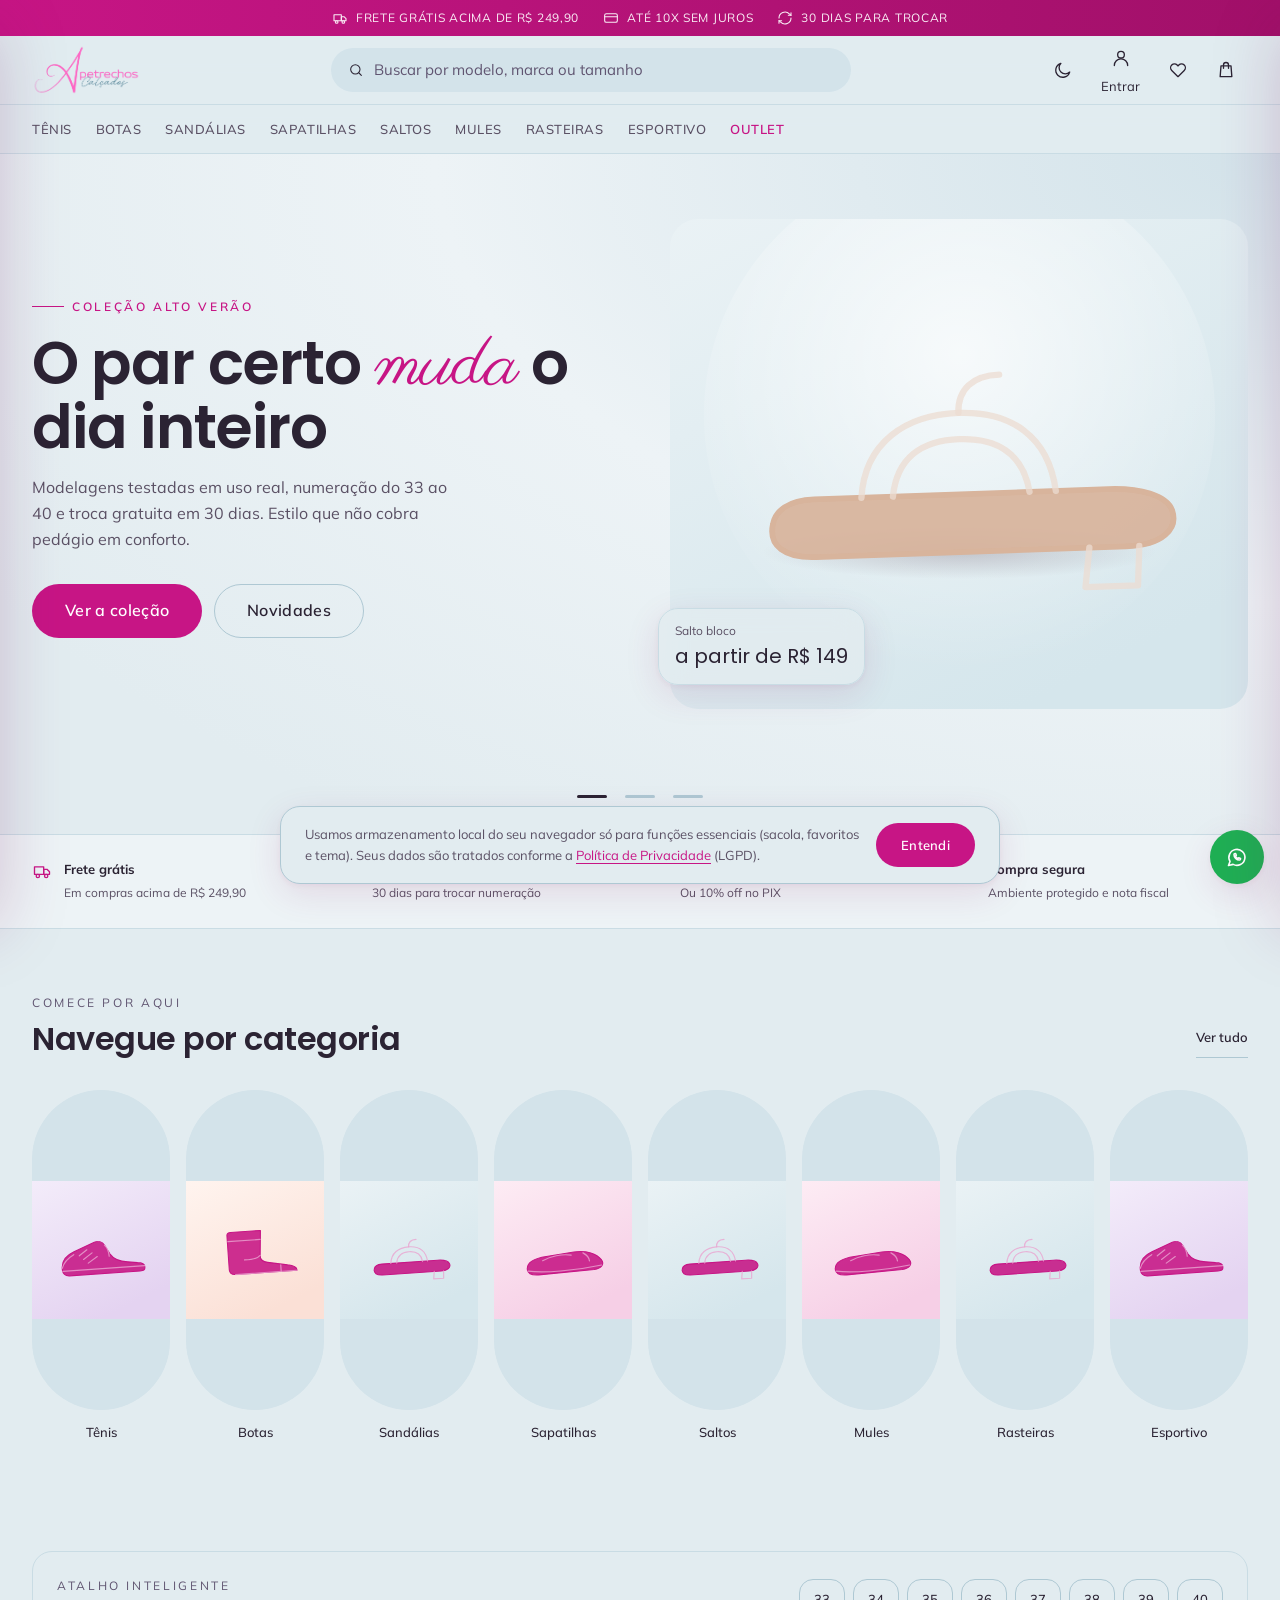
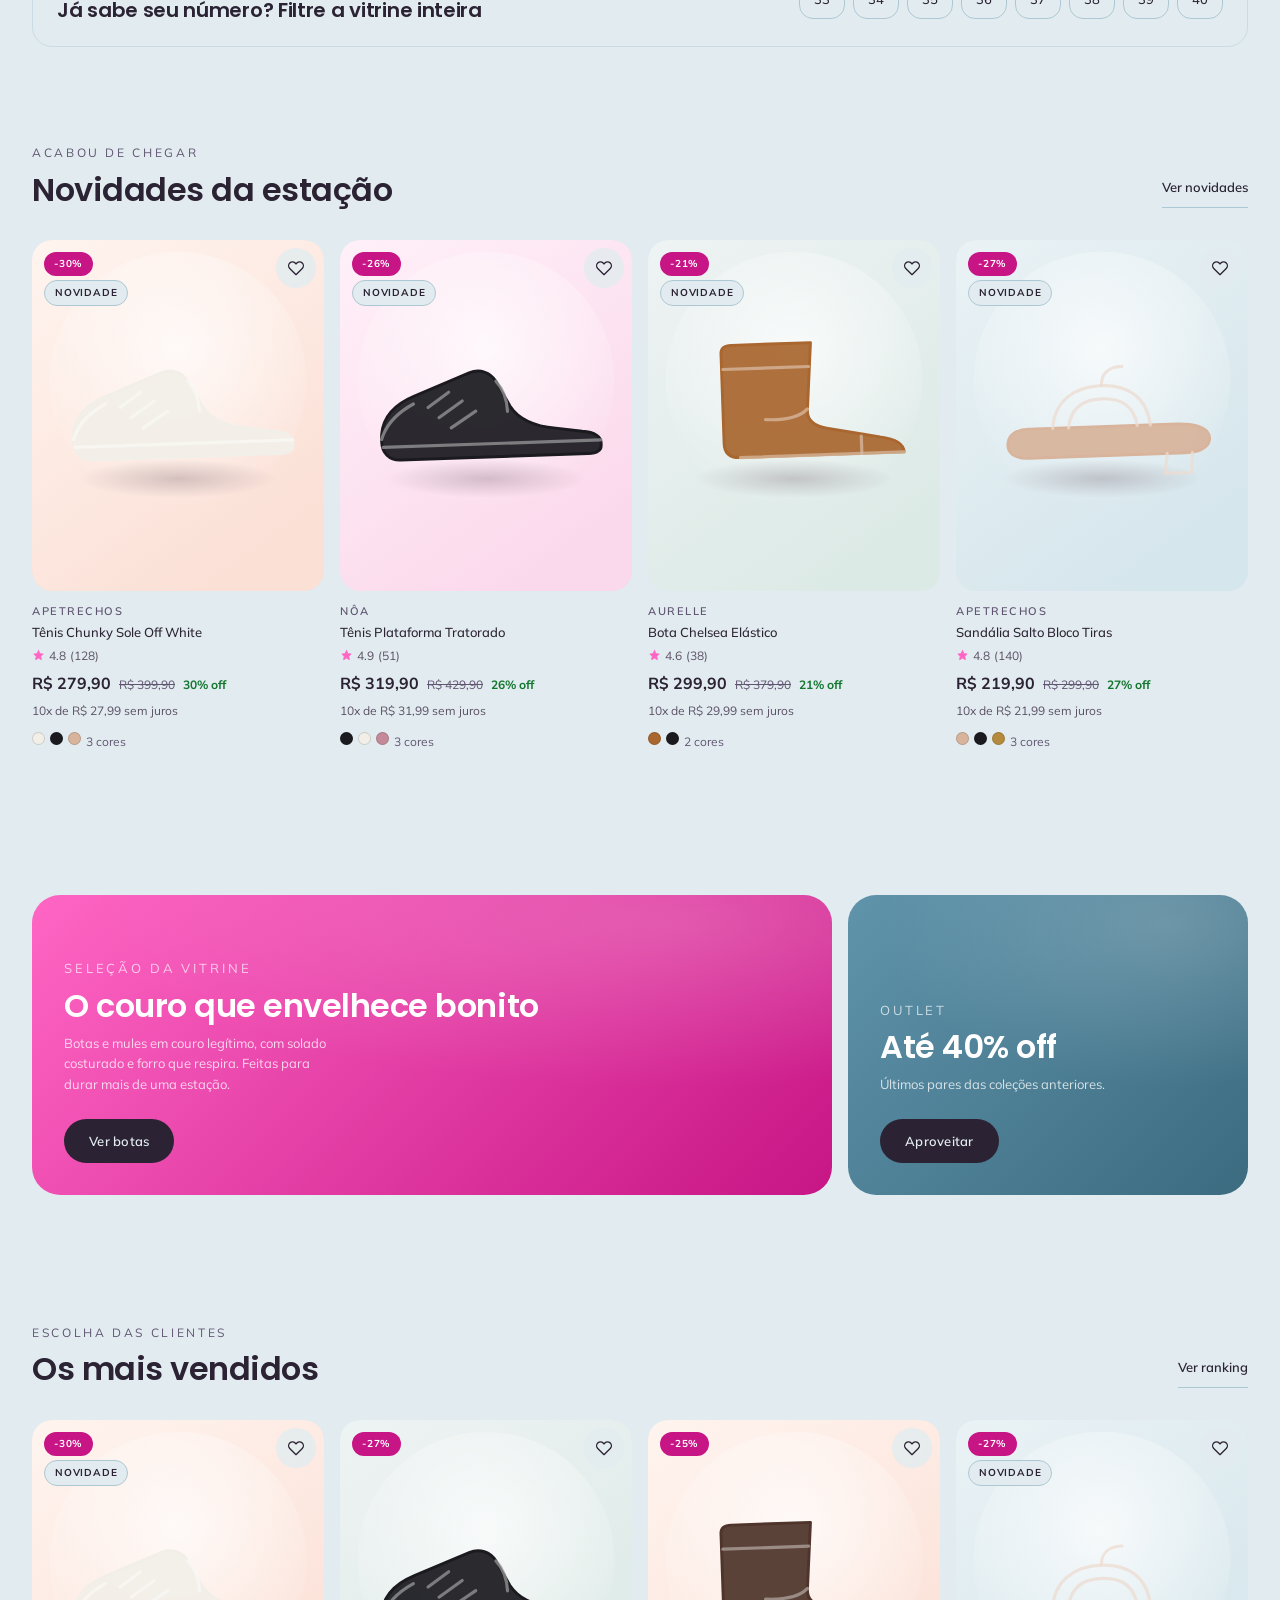
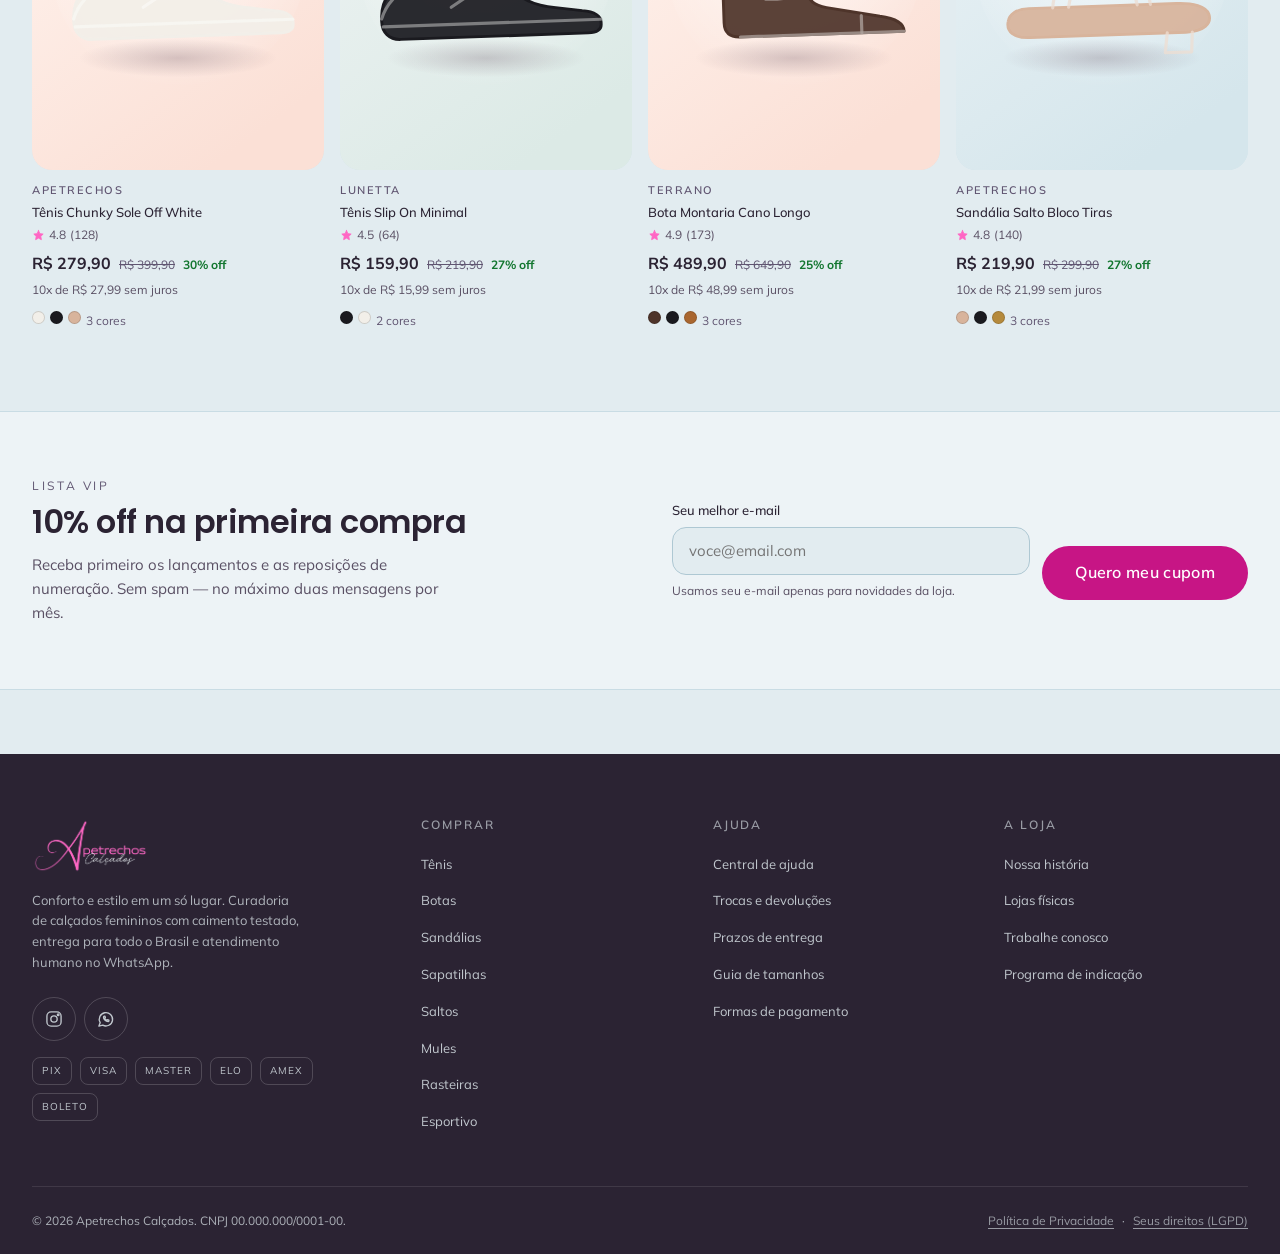
==== index.html @ 58d5666d "Loja Apetrechos Calçados — e-commerce estático Identidade oficial (pink + azul dusty), tema claro/es" ====
<!DOCTYPE html>
<html lang="pt-BR">
<head>
  <meta charset="UTF-8">
  <meta name="viewport" content="width=device-width, initial-scale=1">
  <title>Apetrechos Calçados — Conforto e estilo em um só lugar</title>
  <meta name="description" content="Loja online de calçados femininos: tênis, botas, sandálias, sapatilhas e saltos. Frete grátis acima de R$ 249,90 e até 10x sem juros.">
  <meta name="theme-color" content="#FF66C4">
  <link rel="icon" href="assets/img/favicon.png">
  <link rel="preconnect" href="https://fonts.googleapis.com">
  <link rel="preconnect" href="https://fonts.gstatic.com" crossorigin>
  <link href="https://fonts.googleapis.com/css2?family=Poppins:wght@300;400;500;600;700&family=Mulish:wght@300;400;500;600;700&family=Parisienne&display=swap" rel="stylesheet">
  <link rel="stylesheet" href="assets/css/styles.css">
</head>
<body data-page="index.html">
  <a class="skip-link" href="#main">Ir para o conteúdo principal</a>
  <div id="header"></div>

  <main id="main">
    <!-- Hero ------------------------------------------------------------->
    <section class="hero" aria-label="Destaques da coleção">
      <div class="container">
        <div class="hero-slides" id="hero-slides"></div>
      </div>
      <div class="hero-dots" id="hero-dots" role="tablist" aria-label="Escolher destaque"></div>
    </section>

    <!-- Benefícios -------------------------------------------------------->
    <section class="benefits" aria-label="Vantagens da loja">
      <div class="container">
        <div class="benefits-grid" id="benefits"></div>
      </div>
    </section>

    <!-- Categorias -------------------------------------------------------->
    <section class="section container">
      <div class="section-head">
        <div>
          <p class="section-eyebrow">Comece por aqui</p>
          <h2 class="section-title">Navegue por categoria</h2>
        </div>
        <a class="section-link" href="categoria.html">Ver tudo</a>
      </div>
      <div class="cat-scroller" id="cat-scroller"></div>
    </section>

    <!-- Atalho por tamanho ------------------------------------------------->
    <section class="section-tight container">
      <div class="panel" style="display:flex;flex-wrap:wrap;gap:16px;align-items:center;justify-content:space-between">
        <div>
          <p class="section-eyebrow" style="margin-bottom:4px">Atalho inteligente</p>
          <h3 style="font-size:var(--fs-lg)">Já sabe seu número? Filtre a vitrine inteira</h3>
        </div>
        <div class="size-picker" id="home-sizes"></div>
      </div>
    </section>

    <!-- Novidades ---------------------------------------------------------->
    <section class="section container">
      <div class="section-head">
        <div>
          <p class="section-eyebrow">Acabou de chegar</p>
          <h2 class="section-title">Novidades da estação</h2>
        </div>
        <a class="section-link" href="categoria.html?tag=novidade">Ver novidades</a>
      </div>
      <div class="rail" id="rail-new"></div>
    </section>

    <!-- Editorial ---------------------------------------------------------->
    <section class="section container">
      <div class="editorial">
        <article class="edit-card">
          <div>
            <p class="section-eyebrow" style="color:rgba(255,255,255,.7)">Seleção da vitrine</p>
            <h3>O couro que envelhece bonito</h3>
            <p>Botas e mules em couro legítimo, com solado costurado e forro que respira. Feitas para durar mais de uma estação.</p>
            <a class="btn btn-ink" href="categoria.html?c=botas">Ver botas</a>
          </div>
        </article>
        <article class="edit-card alt">
          <div>
            <p class="section-eyebrow" style="color:rgba(255,255,255,.7)">Outlet</p>
            <h3>Até 40% off</h3>
            <p>Últimos pares das coleções anteriores.</p>
            <a class="btn btn-ink" href="categoria.html?sale=1">Aproveitar</a>
          </div>
        </article>
      </div>
    </section>

    <!-- Mais vendidos ------------------------------------------------------>
    <section class="section container">
      <div class="section-head">
        <div>
          <p class="section-eyebrow">Escolha das clientes</p>
          <h2 class="section-title">Os mais vendidos</h2>
        </div>
        <a class="section-link" href="categoria.html?tag=bestseller">Ver ranking</a>
      </div>
      <div class="rail" id="rail-best"></div>
    </section>

    <!-- Newsletter --------------------------------------------------------->
    <section class="newsletter">
      <div class="container">
        <div class="newsletter-inner">
          <div>
            <p class="section-eyebrow">Lista vip</p>
            <h2 class="section-title">10% off na primeira compra</h2>
            <p class="text-muted" style="margin-top:12px;max-width:46ch">
              Receba primeiro os lançamentos e as reposições de numeração. Sem spam — no máximo duas mensagens por mês.
            </p>
          </div>
          <form class="form-row" id="news-form" novalidate>
            <div class="field" id="news-field">
              <label for="news-email">Seu melhor e-mail</label>
              <input type="email" id="news-email" name="email" placeholder="voce@email.com"
                     autocomplete="email" aria-describedby="news-hint">
              <span class="hint" id="news-hint">Usamos seu e-mail apenas para novidades da loja.</span>
            </div>
            <button class="btn btn-lg" type="submit">Quero meu cupom</button>
          </form>
        </div>
      </div>
    </section>
  </main>

  <div id="footer"></div>
  <div id="drawers"></div>

  <script src="assets/js/data.js"></script>
  <script src="assets/js/imagery.js"></script>
  <script src="assets/js/app.js"></script>
  <script src="assets/js/home.js"></script>
  <script src="assets/js/demo-agent.js"></script>
</body>
</html>
---- assets/css/styles.css ----
/* =========================================================================
   Apetrechos Calçados — Design System
   Estilo: minimalismo editorial + glass pontual (header / drawers / overlays)
   Tokens semânticos, tema claro e escuro pareados.
   ========================================================================= */

/* ------------------------------------------------------------------ 1. Tokens */
:root {
  /* Marca — pink vibrante + azul dusty (identidade oficial) */
  --brand-900: #A11069;  /* pink profundo (hover) */
  --brand-700: #C71585;  /* pink CTA acessível (AA sobre branco) */
  --brand-600: #FF66C4;  /* pink vibrante — grafismo / grandes áreas */
  --brand-50:  #FFF0F8;
  --pink-bright: #FF66C4;
  --pink-ink:  #2B0F22;  /* texto escuro sobre pink vibrante */
  --blue:      #5F94AB;  /* azul dusty — faixas / grandes áreas */
  --blue-deep: #3C6B80;  /* azul texto (AA sobre branco) */
  --blue-soft: #EAF2F5;

  /* Neutros — plum quente (não preto puro) */
  --ink-900: #2B2333;
  --ink-800: #362C40;
  --ink-700: #3E3348;   /* hover do botão escuro */
  --ink-500: #6E6478;
  --ink-400: #7A6E84;   /* menor cinza legível: 4.8:1 sobre branco */
  --ink-200: #E6D2E0;
  --ink-100: #F2E4EF;

  /* Superfícies (tema claro) — azul dusty da logo (#5F94AB) como cor
     predominante, em tom claro derivado dela para manter contraste AA. */
  --bg:            #E2ECF0;   /* azul dusty claro — cor predominante */
  --surface:       #EDF3F6;   /* azul mais claro (bandas/painéis) */
  --surface-2:     #D3E3EA;   /* azul um pouco mais fechado (busca/mídia) */
  --surface-glass: rgba(226, 236, 240, 0.82);
  --fg:            var(--ink-900);
  --fg-muted:      #5A5064;   /* escurecido p/ AA sobre o fundo azul */
  --fg-subtle:     #605571;   /* escurecido p/ AA sobre o fundo azul */
  --border:        #C9DCE4;   /* borda azul */
  --border-strong: #AEC8D3;

  --primary:      var(--brand-700);
  --primary-hov:  var(--brand-900);
  --on-primary:   #FFFFFF;
  --accent:       var(--blue-deep);
  --success:      #12762F;   /* verde acessível sobre o fundo azul */
  --success-bg:   #E7F6EE;
  --danger:       #D8324B;
  --ring:         var(--brand-700);

  /* Tipografia */
  --font-script: 'Parisienne', 'Segoe Script', cursive;
  --font-display: 'Poppins', -apple-system, BlinkMacSystemFont, 'Segoe UI', sans-serif;
  --font-body: 'Mulish', -apple-system, BlinkMacSystemFont, 'Segoe UI', Roboto, sans-serif;
  --fs-xs: 0.75rem;   --fs-sm: 0.8125rem;  --fs-base: 0.9375rem;
  --fs-md: 1rem;      --fs-lg: 1.25rem;    --fs-xl: 1.5rem;
  --fs-2xl: 2rem;     --fs-3xl: 2.75rem;   --fs-4xl: 3.75rem;

  /* Espaço — escala 4/8 */
  --sp-1: 4px;  --sp-2: 8px;  --sp-3: 12px; --sp-4: 16px;
  --sp-5: 24px; --sp-6: 32px; --sp-7: 48px; --sp-8: 64px; --sp-9: 96px;

  /* Forma e elevação — cantos mais suaves, sombra tingida de pink */
  --r-sm: 8px; --r-md: 14px; --r-lg: 20px; --r-xl: 28px; --r-full: 999px;
  --e-1: 0 1px 2px rgba(150, 30, 110, .05);
  --e-2: 0 3px 12px rgba(150, 30, 110, .07), 0 1px 2px rgba(150, 30, 110, .04);
  --e-3: 0 10px 34px rgba(150, 30, 110, .12), 0 2px 6px rgba(150, 30, 110, .06);
  --e-4: 0 26px 64px rgba(120, 20, 90, .22);

  /* Movimento */
  --dur-fast: 160ms; --dur: 240ms; --dur-slow: 380ms;
  --ease: cubic-bezier(.32, .72, 0, 1);
  --ease-out: cubic-bezier(.16, 1, .3, 1);

  /* Camadas */
  --z-base: 1; --z-sticky: 40; --z-drawer: 80; --z-overlay: 70; --z-toast: 100;

  --container: 1360px;
  --header-h: 132px;
}

/* No mobile o corpo sobe para 16px: evita o auto-zoom do iOS nos campos
   e mantém a medida de leitura confortável em telas pequenas. */
@media (max-width: 899px) {
  :root { --fs-base: 1rem; --fs-sm: 0.875rem; --fs-xs: 0.8125rem; }
}

[data-theme='dark'] {
  --brand-600: #FF7ACB;
  --pink-bright: #FF7ACB;
  --blue:      #7FB2C8;
  --blue-deep: #9FC6D6;
  --blue-soft: #1E2630;

  --ink-700: #4A3F55;   /* hover botão claro no escuro */

  --bg:            #17121C;
  --surface:       #201925;
  --surface-2:     #2A2130;
  --surface-glass: rgba(26, 20, 32, 0.80);
  --fg:            #F7EEF5;
  --fg-muted:      #B8AAC0;
  --fg-subtle:     #9C8FA6;
  --border:        #322A38;
  --border-strong: #443A4C;

  --primary:      #FF7ACB;
  --primary-hov:  #FFA0DA;
  --on-primary:   #2B0F22;
  --accent:       #9FC6D6;
  --success:      #4ADE80;
  --success-bg:   #16281E;
  --danger:       #F98A9C;
  --ring:         #FF7ACB;

  --e-2: 0 2px 8px rgba(0, 0, 0, .5);
  --e-3: 0 8px 28px rgba(0, 0, 0, .55);
  --e-4: 0 24px 60px rgba(0, 0, 0, .7);
}

/* ------------------------------------------------------------------ 2. Base */
*, *::before, *::after { box-sizing: border-box; }

html { -webkit-text-size-adjust: 100%; scroll-behavior: smooth; }

body {
  margin: 0;
  background: var(--bg);
  color: var(--fg);
  font-family: var(--font-body);
  font-size: var(--fs-base);
  line-height: 1.6;
  -webkit-font-smoothing: antialiased;
  overflow-x: hidden;
}
body.no-scroll { overflow: hidden; }

h1, h2, h3, h4 { font-family: var(--font-display); font-weight: 600; line-height: 1.18; margin: 0; letter-spacing: -0.015em; }
/* Assinatura manuscrita da marca (ecoa o "Calçados" do logo) */
.script { font-family: var(--font-script); font-weight: 400; color: var(--brand-700); letter-spacing: 0; line-height: 1; }
p { margin: 0; }
a { color: inherit; text-decoration: none; }
img { max-width: 100%; display: block; }
button, input, select, textarea { font: inherit; color: inherit; }
button { background: none; border: 0; padding: 0; cursor: pointer; }
ul, ol { margin: 0; padding: 0; list-style: none; }

:focus-visible {
  outline: 2px solid var(--ring);
  outline-offset: 2px;
  border-radius: var(--r-sm);
}

.container { width: 100%; max-width: var(--container); margin-inline: auto; padding-inline: var(--sp-4); }
@media (min-width: 768px)  { .container { padding-inline: var(--sp-5); } }
@media (min-width: 1280px) { .container { padding-inline: var(--sp-6); } }

.sr-only {
  position: absolute; width: 1px; height: 1px; padding: 0; margin: -1px;
  overflow: hidden; clip: rect(0 0 0 0); white-space: nowrap; border: 0;
}
.skip-link {
  position: absolute; left: var(--sp-4); top: -100px; z-index: 200;
  background: var(--fg); color: var(--bg); padding: var(--sp-3) var(--sp-4);
  border-radius: var(--r-md); transition: top var(--dur) var(--ease);
}
.skip-link:focus { top: var(--sp-4); }

.icon { width: 20px; height: 20px; stroke-width: 1.6; flex: none; }
.icon-sm { width: 16px; height: 16px; }
.icon-lg { width: 24px; height: 24px; }

/* ------------------------------------------------------------------ 3. Botões */
.btn {
  --btn-bg: var(--primary); --btn-fg: var(--on-primary); --btn-bd: transparent;
  display: inline-flex; align-items: center; justify-content: center; gap: var(--sp-2);
  min-height: 44px; padding: 0 var(--sp-5);
  background: var(--btn-bg); color: var(--btn-fg);
  border: 1px solid var(--btn-bd); border-radius: var(--r-full);
  font-size: var(--fs-sm); font-weight: 600; letter-spacing: .02em;
  cursor: pointer; white-space: nowrap;
  transition: background var(--dur-fast) var(--ease), color var(--dur-fast) var(--ease),
              border-color var(--dur-fast) var(--ease), transform var(--dur-fast) var(--ease),
              box-shadow var(--dur-fast) var(--ease);
}
.btn:hover { background: var(--primary-hov); }
.btn:active { transform: scale(.98); }
.btn[disabled], .btn[aria-disabled='true'] { opacity: .45; cursor: not-allowed; transform: none; }

.btn-outline { --btn-bg: transparent; --btn-fg: var(--fg); --btn-bd: var(--border-strong); }
.btn-outline:hover { background: var(--surface-2); border-color: var(--fg); }

.btn-ghost { --btn-bg: transparent; --btn-fg: var(--fg-muted); }
.btn-ghost:hover { background: var(--surface-2); color: var(--fg); }

.btn-ink { --btn-bg: var(--fg); --btn-fg: var(--bg); }
.btn-ink:hover { background: var(--ink-700); }
[data-theme='dark'] .btn-ink:hover { background: #E2E1E5; }

.btn-lg { min-height: 54px; padding: 0 var(--sp-6); font-size: var(--fs-md); }
.btn-block { width: 100%; }

.icon-btn {
  display: inline-grid; place-items: center;
  width: 44px; height: 44px; border-radius: var(--r-full);
  color: var(--fg); position: relative;
  transition: background var(--dur-fast) var(--ease), color var(--dur-fast) var(--ease);
}
.icon-btn:hover { background: var(--surface-2); }

.badge-count {
  position: absolute; top: 4px; right: 2px;
  min-width: 18px; height: 18px; padding: 0 5px;
  display: grid; place-items: center;
  background: var(--primary); color: var(--on-primary);
  border-radius: var(--r-full);
  font-size: 10px; font-weight: 700; font-variant-numeric: tabular-nums;
  border: 2px solid var(--bg);
}
.badge-count[hidden] { display: none; }

/* ------------------------------------------------------------------ 4. Cabeçalho */
.announce {
  background: linear-gradient(90deg, var(--brand-700), var(--brand-900));
  color: #fff;
  font-size: var(--fs-xs); letter-spacing: .06em; text-transform: uppercase;
}
.announce .container { display: flex; align-items: center; justify-content: center; gap: var(--sp-5); height: 36px; }
.announce-item { display: inline-flex; align-items: center; gap: var(--sp-2); opacity: .92; }
.announce-item:not(:first-child) { display: none; }
@media (min-width: 900px) { .announce-item:not(:first-child) { display: inline-flex; } }

.site-header {
  position: sticky; top: 0; z-index: var(--z-sticky);
  background: var(--surface-glass);
  backdrop-filter: saturate(180%) blur(18px);
  -webkit-backdrop-filter: saturate(180%) blur(18px);
  border-bottom: 1px solid var(--border);
}
@supports not (backdrop-filter: blur(1px)) { .site-header { background: var(--bg); } }

.header-main {
  display: grid; grid-template-columns: auto 1fr auto;
  align-items: center; gap: var(--sp-4); height: 68px;
}
.logo { display: inline-flex; align-items: center; line-height: 1; min-height: 44px; }
.logo-img { height: 46px; width: auto; display: block; }
@media (min-width: 900px) { .logo-img { height: 52px; } }
/* Troca de logo por tema: claro usa "Calçados" azul, escuro usa branco */
.logo-img.on-dark { display: none; }
@media (prefers-color-scheme: dark) {
  :root:not([data-theme='light']) .logo-img.on-light { display: none; }
  :root:not([data-theme='light']) .logo-img.on-dark { display: block; }
}
:root[data-theme='dark'] .logo-img.on-light { display: none; }
:root[data-theme='dark'] .logo-img.on-dark { display: block; }
:root[data-theme='light'] .logo-img.on-light { display: block; }
:root[data-theme='light'] .logo-img.on-dark { display: none; }
/* Fallback textual (caso a imagem não carregue) */
.logo-mark {
  font-family: var(--font-display); font-size: 1.4rem; font-weight: 600;
  letter-spacing: -.02em; color: var(--brand-700);
}
.logo-mark em { font-style: normal; }
.logo-sub {
  font-family: var(--font-script); font-size: 1rem; color: var(--blue-deep);
  margin-left: 4px;
}

.search { position: relative; max-width: 520px; width: 100%; justify-self: center; }
.search-field {
  display: flex; align-items: center; gap: var(--sp-2);
  height: 44px; padding: 0 var(--sp-4);
  background: var(--surface-2); border: 1px solid transparent;
  border-radius: var(--r-full);
  transition: border-color var(--dur-fast) var(--ease), background var(--dur-fast) var(--ease);
}
.search-field:focus-within { background: var(--bg); border-color: var(--fg); }
.search-field input { flex: 1; min-width: 0; background: none; border: 0; outline: none; font-size: var(--fs-base); }
.search-field input::placeholder { color: var(--fg-subtle); }
.search-panel {
  position: absolute; top: calc(100% + 8px); left: 0; right: 0;
  background: var(--bg); border: 1px solid var(--border);
  border-radius: var(--r-lg); box-shadow: var(--e-3);
  padding: var(--sp-2); max-height: 60vh; overflow-y: auto; z-index: 5;
}
.search-panel[hidden] { display: none; }
.search-row {
  display: flex; align-items: center; gap: var(--sp-3);
  padding: var(--sp-2); border-radius: var(--r-md); width: 100%; text-align: left;
}
.search-row:hover, .search-row:focus-visible { background: var(--surface-2); }
.search-row img { width: 44px; height: 52px; object-fit: cover; border-radius: var(--r-sm); }
.search-row .sr-name { font-size: var(--fs-sm); font-weight: 500; }
.search-row .sr-meta { font-size: var(--fs-xs); color: var(--fg-muted); }
.search-empty { padding: var(--sp-4); font-size: var(--fs-sm); color: var(--fg-muted); text-align: center; }

.header-actions { display: flex; align-items: center; gap: var(--sp-1); }
.header-actions .label { display: none; }
@media (min-width: 1100px) {
  .action-account { width: auto; padding: 0 var(--sp-3); gap: var(--sp-2); }
  .header-actions .label { display: inline; font-size: var(--fs-sm); }
}

.nav-bar { border-top: 1px solid var(--border); }
.nav-list { display: flex; align-items: center; gap: var(--sp-5); height: 48px; overflow-x: auto; scrollbar-width: none; }
.nav-list::-webkit-scrollbar { display: none; }
.nav-link {
  position: relative; white-space: nowrap;
  font-size: var(--fs-sm); font-weight: 500; letter-spacing: .04em; text-transform: uppercase;
  color: var(--fg-muted); padding: var(--sp-2) 0;
  transition: color var(--dur-fast) var(--ease);
}
.nav-link::after {
  content: ''; position: absolute; left: 0; right: 0; bottom: 0; height: 2px;
  background: var(--primary); transform: scaleX(0); transform-origin: left;
  transition: transform var(--dur) var(--ease);
}
.nav-link:hover, .nav-link[aria-current='page'] { color: var(--fg); }
.nav-link:hover::after, .nav-link[aria-current='page']::after { transform: scaleX(1); }
.nav-link.is-sale { color: var(--primary); font-weight: 600; }

.menu-toggle { display: inline-grid; }
@media (min-width: 900px) { .menu-toggle { display: none; } }
.nav-bar { display: none; }
@media (min-width: 900px) { .nav-bar { display: block; } }
@media (max-width: 899px) {
  .header-main { grid-template-columns: auto auto 1fr auto; gap: var(--sp-2); }
  .search { grid-column: 1 / -1; order: 5; margin-bottom: var(--sp-3); max-width: none; }
  .site-header .header-main { height: auto; padding-top: var(--sp-3); }
}

/* ------------------------------------------------------------------ 5. Drawers e overlay */
.overlay {
  position: fixed; inset: 0; z-index: var(--z-overlay);
  background: rgba(11, 11, 15, .5);
  backdrop-filter: blur(3px);
  opacity: 0; pointer-events: none;
  transition: opacity var(--dur) var(--ease);
}
.overlay.is-open { opacity: 1; pointer-events: auto; }

.drawer {
  position: fixed; top: 0; bottom: 0; z-index: var(--z-drawer);
  width: min(420px, 100%);
  background: var(--bg); box-shadow: var(--e-4);
  display: flex; flex-direction: column;
  transition: transform var(--dur-slow) var(--ease);
}
.drawer-right { right: 0; transform: translateX(100%); }
.drawer-left  { left: 0;  transform: translateX(-100%); width: min(340px, 86%); }
.drawer.is-open { transform: translateX(0); }

.drawer-head {
  display: flex; align-items: center; justify-content: space-between;
  gap: var(--sp-3); padding: var(--sp-4) var(--sp-5);
  border-bottom: 1px solid var(--border); flex: none;
}
.drawer-title { font-family: var(--font-display); font-size: var(--fs-lg); }
.drawer-body { flex: 1; overflow-y: auto; padding: var(--sp-5); }
.drawer-foot { flex: none; padding: var(--sp-5); border-top: 1px solid var(--border); background: var(--surface); }

.mobile-nav-link {
  display: flex; align-items: center; justify-content: space-between;
  padding: var(--sp-4) 0; border-bottom: 1px solid var(--border);
  font-size: var(--fs-md); font-weight: 500;
}

/* ------------------------------------------------------------------ 6. Sacola */
.cart-line { display: grid; grid-template-columns: 76px 1fr; gap: var(--sp-4); padding: var(--sp-4) 0; border-bottom: 1px solid var(--border); }
.cart-line img { width: 76px; height: 92px; object-fit: cover; border-radius: var(--r-md); background: var(--surface-2); }
.cart-line-brand { font-size: var(--fs-xs); letter-spacing: .1em; text-transform: uppercase; color: var(--fg-subtle); }
.cart-line-name { font-size: var(--fs-sm); font-weight: 500; margin-top: 2px; }
.cart-line-meta { font-size: var(--fs-xs); color: var(--fg-muted); margin-top: var(--sp-1); }
.cart-line-bottom { display: flex; align-items: center; justify-content: space-between; margin-top: var(--sp-3); gap: var(--sp-3); }
.cart-line-price { font-weight: 600; font-variant-numeric: tabular-nums; }

.qty { display: inline-flex; align-items: center; border: 1px solid var(--border-strong); border-radius: var(--r-full); }
.qty button { width: 42px; height: 42px; display: grid; place-items: center; color: var(--fg-muted); border-radius: var(--r-full); }
.qty button:hover:not([disabled]) { color: var(--fg); background: var(--surface-2); }
.qty button[disabled] { opacity: .35; cursor: not-allowed; }
.qty output { min-width: 26px; text-align: center; font-size: var(--fs-sm); font-weight: 600; font-variant-numeric: tabular-nums; }

.link-remove {
  display: inline-flex; align-items: center; gap: 6px;
  min-height: 40px; padding-block: 8px; margin-top: 2px;
  font-size: var(--fs-xs); color: var(--fg-muted);
  transition: color var(--dur-fast) var(--ease);
}
.link-remove:hover { color: var(--danger); }

.summary-row { display: flex; justify-content: space-between; gap: var(--sp-4); font-size: var(--fs-sm); padding: var(--sp-2) 0; }
.summary-row.is-total { font-size: var(--fs-md); font-weight: 700; border-top: 1px solid var(--border); margin-top: var(--sp-2); padding-top: var(--sp-3); }
.summary-row b, .summary-row span:last-child { font-variant-numeric: tabular-nums; }
.summary-row .free { color: var(--success); font-weight: 600; }

.ship-bar { margin: var(--sp-4) 0; }
.ship-bar-track { height: 6px; background: var(--surface-2); border-radius: var(--r-full); overflow: hidden; }
.ship-bar-fill { height: 100%; background: linear-gradient(90deg, var(--primary), var(--accent)); border-radius: var(--r-full); transition: width var(--dur-slow) var(--ease); }
.ship-bar-text { font-size: var(--fs-xs); color: var(--fg-muted); margin-bottom: var(--sp-2); }

.empty-state { text-align: center; padding: var(--sp-8) var(--sp-4); }
.empty-state svg { color: var(--fg-subtle); margin-inline: auto; width: 40px; height: 40px; }
.empty-state h3 { font-size: var(--fs-lg); margin: var(--sp-4) 0 var(--sp-2); }
.empty-state p { color: var(--fg-muted); font-size: var(--fs-sm); margin-bottom: var(--sp-5); }

/* ------------------------------------------------------------------ 7. Hero */
.hero { position: relative; overflow: hidden;
  background: radial-gradient(120% 120% at 100% 0%, var(--surface-2), var(--surface) 55%, var(--bg)); }
.hero-slides { position: relative; }
.hero-slide {
  display: grid; align-items: center; gap: var(--sp-6);
  grid-template-columns: 1fr; min-height: 460px; padding-block: var(--sp-7);
}
@media (min-width: 900px) { .hero-slide { grid-template-columns: 1.05fr 1fr; min-height: 620px; } }
.hero-slide:not(.is-active) { display: none; }
.hero-eyebrow {
  display: inline-flex; align-items: center; gap: var(--sp-2);
  font-size: var(--fs-xs); letter-spacing: .22em; text-transform: uppercase;
  color: var(--primary); font-weight: 600; margin-bottom: var(--sp-4);
}
.hero-eyebrow::before { content: ''; width: 32px; height: 1px; background: currentColor; }
.hero-title { font-size: clamp(2.25rem, 6vw, var(--fs-4xl)); line-height: 1.05; font-weight: 600; }
/* Palavra de ênfase manuscrita — assinatura da marca (Parisienne) */
.hero-title em { font-family: var(--font-script); font-style: normal; font-weight: 400;
  color: var(--primary); font-size: 1.24em; line-height: 0.8; }
.hero-text { color: var(--fg-muted); font-size: var(--fs-md); max-width: 42ch; margin-top: var(--sp-4); }
.hero-cta { display: flex; flex-wrap: wrap; gap: var(--sp-3); margin-top: var(--sp-6); }
.hero-art { position: relative; aspect-ratio: 4 / 3.4; }
.hero-art img { width: 100%; height: 100%; object-fit: cover; border-radius: var(--r-xl); }
.hero-tagcard {
  position: absolute; left: -12px; bottom: 24px;
  background: var(--surface-glass); backdrop-filter: blur(14px);
  border: 1px solid var(--border); border-radius: var(--r-lg);
  padding: var(--sp-3) var(--sp-4); box-shadow: var(--e-3);
}
.hero-tagcard .k { font-size: var(--fs-xs); color: var(--fg-muted); }
.hero-tagcard .v { font-family: var(--font-display); font-size: var(--fs-lg); }
.hero-dots { display: flex; gap: var(--sp-1); justify-content: center; padding-bottom: var(--sp-4); }
/* Área de toque de 44px com a barra visual de 30x3 centralizada dentro. */
.hero-dot { width: 44px; height: 44px; display: grid; place-items: center; }
.hero-dot::before {
  content: ''; width: 30px; height: 3px; border-radius: var(--r-full);
  background: var(--border-strong); transition: background var(--dur) var(--ease);
}
.hero-dot[aria-current='true']::before { background: var(--fg); }

/* ------------------------------------------------------------------ 8. Seções */
.section { padding-block: var(--sp-8); }
.section-tight { padding-block: var(--sp-6); }
.section-head { display: flex; align-items: flex-end; justify-content: space-between; gap: var(--sp-4); margin-bottom: var(--sp-6); flex-wrap: wrap; }
.section-eyebrow { font-size: var(--fs-xs); letter-spacing: .22em; text-transform: uppercase; color: var(--fg-subtle); margin-bottom: var(--sp-2); }
.section-title { font-size: clamp(1.5rem, 3.5vw, var(--fs-2xl)); }
.section-link { display: inline-flex; align-items: center; gap: var(--sp-2); font-size: var(--fs-sm); font-weight: 600; box-shadow: inset 0 -1px 0 var(--border-strong); padding-block: 10px; }
.section-link:hover { color: var(--primary); box-shadow: inset 0 -1px 0 var(--primary); }

.benefits { border-block: 1px solid var(--border); background: var(--surface); }
.benefits-grid { display: grid; grid-template-columns: repeat(2, 1fr); gap: var(--sp-4); padding-block: var(--sp-5); }
@media (min-width: 900px) { .benefits-grid { grid-template-columns: repeat(4, 1fr); } }
.benefit { display: flex; gap: var(--sp-3); align-items: flex-start; }
.benefit svg { color: var(--primary); margin-top: 2px; }
.benefit b { display: block; font-size: var(--fs-sm); }
.benefit span { font-size: var(--fs-xs); color: var(--fg-muted); }

.cat-scroller { display: grid; grid-auto-flow: column; grid-auto-columns: 128px; gap: var(--sp-4); overflow-x: auto; padding-bottom: var(--sp-3); scroll-snap-type: x mandatory; }
.cat-scroller::-webkit-scrollbar { height: 4px; }
.cat-scroller::-webkit-scrollbar-thumb { background: var(--border-strong); border-radius: var(--r-full); }
@media (min-width: 900px) { .cat-scroller { grid-auto-flow: row; grid-template-columns: repeat(8, 1fr); overflow: visible; } }
.cat-tile { text-align: center; scroll-snap-align: start; }
.cat-tile img { aspect-ratio: 1; border-radius: var(--r-full); background: var(--surface-2); transition: transform var(--dur) var(--ease), box-shadow var(--dur) var(--ease); }
.cat-tile:hover img { transform: translateY(-4px); box-shadow: var(--e-3); }
.cat-tile span { display: block; margin-top: var(--sp-3); font-size: var(--fs-sm); font-weight: 500; }

.size-picker { display: flex; flex-wrap: wrap; gap: var(--sp-2); }

/* ------------------------------------------------------------------ 9. Card de produto */
.grid-products { display: grid; grid-template-columns: repeat(2, 1fr); gap: var(--sp-4) var(--sp-3); }
@media (min-width: 640px)  { .grid-products { grid-template-columns: repeat(3, 1fr); gap: var(--sp-5) var(--sp-4); } }
@media (min-width: 1024px) { .grid-products { grid-template-columns: repeat(4, 1fr); } }
.grid-products.is-wide { grid-template-columns: repeat(2, 1fr); }
@media (min-width: 640px)  { .grid-products.is-wide { grid-template-columns: repeat(3, 1fr); } }
@media (min-width: 1280px) { .grid-products.is-wide { grid-template-columns: repeat(4, 1fr); } }

.rail { display: grid; grid-auto-flow: column; grid-auto-columns: minmax(210px, 1fr); gap: var(--sp-4); overflow-x: auto; scroll-snap-type: x mandatory; padding-bottom: var(--sp-4); }
.rail > * { scroll-snap-align: start; }
.rail::-webkit-scrollbar { height: 4px; }
.rail::-webkit-scrollbar-thumb { background: var(--border-strong); border-radius: var(--r-full); }
@media (min-width: 1024px) { .rail { grid-auto-columns: minmax(0, 1fr); grid-template-columns: repeat(4, 1fr); grid-auto-flow: row; overflow: visible; } }

.card { position: relative; display: flex; flex-direction: column; }
.card-media {
  position: relative; display: block; aspect-ratio: 5 / 6;
  border-radius: var(--r-lg); overflow: hidden; background: var(--surface-2);
}
.card-media img { width: 100%; height: 100%; object-fit: cover; transition: opacity var(--dur-slow) var(--ease), transform var(--dur-slow) var(--ease); }
.card-media .img-alt { position: absolute; inset: 0; opacity: 0; }
.card:hover .card-media .img-alt { opacity: 1; }
.card:hover .card-media img { transform: scale(1.03); }

.card-badges { position: absolute; top: var(--sp-3); left: var(--sp-3); display: flex; flex-direction: column; gap: var(--sp-1); align-items: flex-start; }
.chip {
  display: inline-flex; align-items: center; gap: 4px;
  padding: 4px 10px; border-radius: var(--r-full);
  font-size: 10px; font-weight: 700; letter-spacing: .08em; text-transform: uppercase;
  background: var(--fg); color: var(--bg);
}
.chip-sale { background: var(--primary); color: var(--on-primary); }
.chip-new { background: var(--bg); color: var(--fg); border: 1px solid var(--border-strong); }
.chip-low { background: var(--blue); color: #fff; }

.card-wish {
  position: absolute; top: var(--sp-2); right: var(--sp-2);
  width: 40px; height: 40px; display: grid; place-items: center;
  border-radius: var(--r-full); background: var(--surface-glass);
  backdrop-filter: blur(8px); color: var(--fg);
  transition: color var(--dur-fast) var(--ease), transform var(--dur-fast) var(--ease);
}
.card-wish:hover { transform: scale(1.08); }
.card-wish[aria-pressed='true'] { color: var(--primary); }
.card-wish[aria-pressed='true'] svg { fill: currentColor; }

.card-quick {
  position: absolute; left: var(--sp-3); right: var(--sp-3); bottom: var(--sp-3);
  opacity: 0; transform: translateY(8px);
  transition: opacity var(--dur) var(--ease), transform var(--dur) var(--ease);
}
@media (hover: hover) { .card:hover .card-quick, .card:focus-within .card-quick { opacity: 1; transform: none; } }
@media (hover: none) { .card-quick { opacity: 1; transform: none; } }

.card-body { padding-top: var(--sp-3); display: flex; flex-direction: column; gap: 4px; }
.card-brand { font-size: 11px; letter-spacing: .14em; text-transform: uppercase; color: var(--fg-subtle); font-weight: 600; }
.card-name { font-size: var(--fs-sm); font-weight: 500; line-height: 1.35; }
.card-name:hover { color: var(--primary); }
.card-rating { display: flex; align-items: center; gap: 4px; font-size: var(--fs-xs); color: var(--fg-muted); }
.card-rating svg { color: var(--pink-bright); fill: currentColor; width: 13px; height: 13px; }
.card-prices { display: flex; align-items: baseline; gap: var(--sp-2); flex-wrap: wrap; margin-top: 2px; }
.price-now { font-size: var(--fs-md); font-weight: 700; font-variant-numeric: tabular-nums; }
.price-old { font-size: var(--fs-xs); color: var(--fg-subtle); text-decoration: line-through; font-variant-numeric: tabular-nums; }
.price-off { font-size: var(--fs-xs); font-weight: 700; color: var(--success); }
.card-install { font-size: var(--fs-xs); color: var(--fg-muted); font-variant-numeric: tabular-nums; }
.card-colors { display: flex; gap: 5px; margin-top: var(--sp-2); }
.swatch-dot { width: 13px; height: 13px; border-radius: var(--r-full); border: 1px solid rgba(0,0,0,.15); }
.card-colors span:last-child { font-size: var(--fs-xs); color: var(--fg-subtle); }

/* ------------------------------------------------------------------ 10. Editorial / newsletter */
.editorial { display: grid; gap: var(--sp-4); grid-template-columns: 1fr; }
@media (min-width: 768px) { .editorial { grid-template-columns: 2fr 1fr; } }
.edit-card {
  position: relative; overflow: hidden; border-radius: var(--r-xl);
  min-height: 300px; display: flex; align-items: flex-end;
  padding: var(--sp-6); color: #fff;
  background: linear-gradient(135deg, #FF66C4, #C71585);
}
.edit-card.alt { background: linear-gradient(135deg, #5F94AB, #3C6B80); }
.edit-card::after {
  content: ''; position: absolute; inset: 0;
  background: radial-gradient(120% 90% at 80% 10%, rgba(255,255,255,.18), transparent 60%);
}
.edit-card > * { position: relative; z-index: 1; }
.edit-card h3 { font-size: var(--fs-2xl); color: #fff; }
.edit-card p { color: rgba(255,255,255,.78); font-size: var(--fs-sm); margin-top: var(--sp-2); max-width: 34ch; }
.edit-card .btn { margin-top: var(--sp-5); }

.newsletter { background: var(--surface); border-block: 1px solid var(--border); }
.newsletter-inner { display: grid; gap: var(--sp-5); align-items: center; padding-block: var(--sp-8); }
@media (min-width: 900px) { .newsletter-inner { grid-template-columns: 1fr 1fr; gap: var(--sp-8); } }
.field { display: flex; flex-direction: column; gap: 6px; }
.field label { font-size: var(--fs-sm); font-weight: 500; }
.field .hint { font-size: var(--fs-xs); color: var(--fg-muted); }
.err { font-size: var(--fs-xs); color: var(--danger); display: flex; align-items: center; gap: 6px; }
.err[hidden] { display: none; }
.field input, .field select {
  height: 48px; padding: 0 var(--sp-4);
  background: var(--bg); border: 1px solid var(--border-strong); border-radius: var(--r-md);
  outline: none; transition: border-color var(--dur-fast) var(--ease), box-shadow var(--dur-fast) var(--ease);
}
.field input:focus, .field select:focus { border-color: var(--ring); box-shadow: 0 0 0 3px color-mix(in srgb, var(--ring) 18%, transparent); }
.field.has-error input { border-color: var(--danger); }
.form-row { display: grid; gap: var(--sp-3); grid-template-columns: 1fr; }
@media (min-width: 560px) { .form-row { grid-template-columns: 1fr auto; align-items: end; } }

/* ------------------------------------------------------------------ 11. Rodapé */
.site-footer { background: var(--fg); color: var(--bg); padding-top: var(--sp-8); margin-top: var(--sp-8); }
[data-theme='dark'] .site-footer { background: var(--surface); color: var(--fg); }
.footer-grid { display: grid; gap: var(--sp-6); grid-template-columns: 1fr; padding-bottom: var(--sp-7); }
@media (min-width: 700px)  { .footer-grid { grid-template-columns: repeat(2, 1fr); } }
@media (min-width: 1024px) { .footer-grid { grid-template-columns: 1.4fr repeat(3, 1fr); gap: var(--sp-7); } }
.footer-col h3 { font-family: var(--font-body); font-size: var(--fs-xs); letter-spacing: .16em; text-transform: uppercase; opacity: .6; margin-bottom: var(--sp-4); }
.footer-col li + li { margin-top: var(--sp-1); }
.footer-col a { display: inline-flex; align-items: center; padding-block: 6px; font-size: var(--fs-sm); opacity: .82; transition: opacity var(--dur-fast) var(--ease); }
/* No toque cada link do rodapé recebe os 44px mínimos de alvo. */
@media (max-width: 899px) {
  .footer-col a { min-height: 44px; padding-block: 10px; }
  .footer-col li + li { margin-top: 0; }
}
.footer-col a:hover { opacity: 1; text-decoration: underline; text-underline-offset: 3px; }
.footer-brand p { font-size: var(--fs-sm); opacity: .72; margin-top: var(--sp-3); max-width: 34ch; }
.footer-social { display: flex; gap: var(--sp-2); margin-top: var(--sp-5); }
.footer-social a { display: grid; place-items: center; width: 44px; height: 44px; border: 1px solid rgba(255,255,255,.22); border-radius: var(--r-full); }
[data-theme='dark'] .footer-social a { border-color: var(--border-strong); }
.footer-social a:hover { background: rgba(255,255,255,.1); }
.footer-pay { display: flex; flex-wrap: wrap; gap: var(--sp-2); margin-top: var(--sp-4); }
.pay-chip { font-size: 10px; letter-spacing: .1em; padding: 5px 9px; border: 1px solid rgba(255,255,255,.22); border-radius: var(--r-sm); opacity: .8; }
[data-theme='dark'] .pay-chip { border-color: var(--border-strong); }
.footer-bottom { border-top: 1px solid rgba(255,255,255,.14); padding-block: var(--sp-5); display: flex; flex-wrap: wrap; gap: var(--sp-3); justify-content: space-between; font-size: var(--fs-xs); opacity: .7; }
[data-theme='dark'] .footer-bottom { border-color: var(--border); }

/* ------------------------------------------------------------------ 12. PLP */
.breadcrumb { display: flex; align-items: center; gap: var(--sp-2); font-size: var(--fs-xs); color: var(--fg-muted); padding-block: var(--sp-4); flex-wrap: wrap; }
.breadcrumb a { display: inline-flex; align-items: center; min-height: 36px; padding-inline: 2px; }
.breadcrumb a:hover { color: var(--fg); text-decoration: underline; }
.breadcrumb svg { width: 13px; height: 13px; }

.plp-head { display: flex; align-items: flex-end; justify-content: space-between; gap: var(--sp-4); flex-wrap: wrap; margin-bottom: var(--sp-5); }
.plp-count { font-size: var(--fs-sm); color: var(--fg-muted); font-variant-numeric: tabular-nums; }
.plp-layout { display: grid; gap: var(--sp-6); grid-template-columns: 1fr; align-items: start; }
@media (min-width: 1024px) { .plp-layout { grid-template-columns: 248px 1fr; gap: var(--sp-7); } }

.filters { display: none; }
@media (min-width: 1024px) { .filters { display: block; position: sticky; top: calc(var(--header-h) + var(--sp-4)); max-height: calc(100vh - var(--header-h) - var(--sp-6)); overflow-y: auto; padding-right: var(--sp-2); } }
.filter-group { border-bottom: 1px solid var(--border); padding-block: var(--sp-4); }
.filter-group > summary { display: flex; align-items: center; justify-content: space-between; cursor: pointer; list-style: none; font-size: var(--fs-sm); font-weight: 600; }
.filter-group > summary::-webkit-details-marker { display: none; }
.filter-group > summary svg { transition: transform var(--dur) var(--ease); color: var(--fg-muted); }
.filter-group[open] > summary svg { transform: rotate(180deg); }
.filter-body { padding-top: var(--sp-4); display: flex; flex-direction: column; gap: var(--sp-3); }

.check { display: flex; align-items: center; gap: var(--sp-3); cursor: pointer; font-size: var(--fs-sm); min-height: 28px; }
.check input { appearance: none; width: 18px; height: 18px; border: 1.5px solid var(--border-strong); border-radius: 4px; flex: none; display: grid; place-items: center; transition: background var(--dur-fast) var(--ease), border-color var(--dur-fast) var(--ease); }
.check input:checked { background: var(--primary); border-color: var(--primary); }
.check input:checked::after { content: ''; width: 10px; height: 6px; border-left: 2px solid var(--on-primary); border-bottom: 2px solid var(--on-primary); transform: rotate(-45deg) translate(1px, -1px); }
.check .n { margin-left: auto; font-size: var(--fs-xs); color: var(--fg-subtle); font-variant-numeric: tabular-nums; }

.size-chip {
  min-width: 46px; height: 40px; padding: 0 var(--sp-2);
  display: inline-grid; place-items: center;
  border: 1px solid var(--border-strong); border-radius: var(--r-md);
  font-size: var(--fs-sm); font-weight: 500; font-variant-numeric: tabular-nums;
  transition: all var(--dur-fast) var(--ease);
}
.size-chip:hover:not([disabled]) { border-color: var(--fg); }
.size-chip[aria-pressed='true'] { background: var(--fg); color: var(--bg); border-color: var(--fg); }
.size-chip[disabled] { opacity: .34; cursor: not-allowed; text-decoration: line-through; }
.size-grid { display: grid; grid-template-columns: repeat(4, 1fr); gap: var(--sp-2); }

.swatch-row { display: flex; flex-wrap: wrap; gap: var(--sp-2); }
.swatch {
  width: 40px; height: 40px; border-radius: var(--r-full);
  border: 2px solid transparent; box-shadow: inset 0 0 0 1px rgba(0,0,0,.12);
  position: relative; transition: transform var(--dur-fast) var(--ease);
}
.swatch:hover { transform: scale(1.06); }
.swatch[aria-pressed='true'] { border-color: var(--fg); box-shadow: inset 0 0 0 2px var(--bg); }

.range-row { display: flex; align-items: center; gap: var(--sp-3); font-size: var(--fs-sm); font-variant-numeric: tabular-nums; }
input[type='range'] { flex: 1; accent-color: var(--primary); height: 28px; }

.active-filters { display: flex; flex-wrap: wrap; gap: var(--sp-2); margin-bottom: var(--sp-4); }
.tag-filter { display: inline-flex; align-items: center; gap: 6px; padding: 3px 4px 3px 12px; min-height: 40px; background: var(--surface-2); border-radius: var(--r-full); font-size: var(--fs-xs); }
.tag-filter button { display: grid; place-items: center; width: 34px; height: 34px; border-radius: var(--r-full); color: var(--fg-muted); }
.tag-filter button:hover { background: var(--border); color: var(--fg); }
.tag-plain { padding-inline: 16px; font-weight: 600; }
.tag-plain:hover { background: var(--border); }

.toolbar { display: flex; align-items: center; gap: var(--sp-3); justify-content: space-between; margin-bottom: var(--sp-5); }
.select-wrap { position: relative; }
.select-wrap select { appearance: none; padding-right: 40px; height: 44px; border-radius: var(--r-full); }
.select-wrap svg { position: absolute; right: 14px; top: 50%; transform: translateY(-50%); pointer-events: none; color: var(--fg-muted); }
.filter-fab { display: inline-flex; }
@media (min-width: 1024px) { .filter-fab { display: none; } }

.pagination { display: flex; justify-content: center; margin-top: var(--sp-7); }

/* Skeleton */
.skeleton { position: relative; overflow: hidden; background: var(--surface-2); border-radius: var(--r-md); }
.skeleton::after {
  content: ''; position: absolute; inset: 0;
  background: linear-gradient(90deg, transparent, color-mix(in srgb, var(--bg) 60%, transparent), transparent);
  animation: shimmer 1.3s infinite;
}
@keyframes shimmer { 100% { transform: translateX(100%); } }
.sk-card { display: flex; flex-direction: column; gap: var(--sp-2); }
.sk-card .sk-img { aspect-ratio: 5/6; border-radius: var(--r-lg); }
.sk-card .sk-line { height: 12px; }
.sk-card .sk-line.short { width: 45%; }

/* ------------------------------------------------------------------ 13. PDP */
.pdp { display: grid; gap: var(--sp-6); grid-template-columns: 1fr; padding-top: var(--sp-4); }
@media (min-width: 1024px) { .pdp { grid-template-columns: 1.15fr .85fr; gap: var(--sp-8); align-items: start; } }

.gallery { display: grid; gap: var(--sp-3); grid-template-columns: 1fr; }
@media (min-width: 640px) { .gallery { grid-template-columns: 78px 1fr; } }
.gallery-thumbs { display: flex; gap: var(--sp-2); order: 2; overflow-x: auto; }
@media (min-width: 640px) { .gallery-thumbs { flex-direction: column; order: 0; overflow: visible; } }
.gallery-thumb { width: 78px; flex: none; aspect-ratio: 5/6; border-radius: var(--r-md); overflow: hidden; border: 1.5px solid transparent; background: var(--surface-2); }
.gallery-thumb[aria-current='true'] { border-color: var(--fg); }
.gallery-main { position: relative; border-radius: var(--r-lg); overflow: hidden; background: var(--surface-2); aspect-ratio: 5/6; }
.gallery-main img { width: 100%; height: 100%; object-fit: cover; transition: transform var(--dur-slow) var(--ease); }
.gallery-main.zoomed img { transform: scale(1.7); }
.gallery-zoom-hint { position: absolute; right: var(--sp-3); bottom: var(--sp-3); display: inline-flex; align-items: center; gap: 6px; padding: 6px 12px; border-radius: var(--r-full); background: var(--surface-glass); backdrop-filter: blur(8px); font-size: var(--fs-xs); }

.pdp-brand { font-size: var(--fs-xs); letter-spacing: .16em; text-transform: uppercase; color: var(--fg-subtle); font-weight: 600; }
.pdp-title { font-size: clamp(1.5rem, 3vw, var(--fs-2xl)); margin-top: var(--sp-2); }
.pdp-rating { display: flex; align-items: center; gap: var(--sp-2); margin-top: var(--sp-3); font-size: var(--fs-sm); color: var(--fg-muted); }
.stars { display: inline-flex; gap: 1px; color: var(--pink-bright); }
.stars svg { fill: currentColor; width: 15px; height: 15px; }
.stars .off { color: var(--border-strong); }

.pdp-price { margin-top: var(--sp-5); }
.pdp-price .price-now { font-size: var(--fs-2xl); }
.pdp-pix { display: inline-flex; align-items: center; gap: var(--sp-2); margin-top: var(--sp-2); padding: 6px 12px; background: var(--success-bg); color: var(--success); border-radius: var(--r-full); font-size: var(--fs-xs); font-weight: 600; }

.opt-block { margin-top: var(--sp-6); }
.opt-head { display: flex; align-items: baseline; justify-content: space-between; gap: var(--sp-3); margin-bottom: var(--sp-3); }
.opt-label { font-size: var(--fs-sm); font-weight: 600; }
.opt-label span { font-weight: 400; color: var(--fg-muted); }
.link-underline { font-size: var(--fs-xs); color: var(--fg-muted); border-bottom: 1px solid var(--border-strong); }
.link-underline:hover { color: var(--fg); border-color: var(--fg); }

.pdp-actions { display: flex; gap: var(--sp-3); margin-top: var(--sp-6); }
.pdp-actions .btn { flex: 1; }
.wish-big { width: 54px; height: 54px; flex: none; border: 1px solid var(--border-strong); border-radius: var(--r-full); display: grid; place-items: center; }
.wish-big[aria-pressed='true'] { color: var(--primary); border-color: var(--primary); }
.wish-big[aria-pressed='true'] svg { fill: currentColor; }

.stock-note { display: flex; align-items: center; gap: var(--sp-2); font-size: var(--fs-xs); margin-top: var(--sp-4); color: var(--fg-muted); }
.stock-note.low { color: var(--brand-700); font-weight: 600; }

.cep-box { margin-top: var(--sp-6); padding: var(--sp-4); border: 1px solid var(--border); border-radius: var(--r-lg); background: var(--surface); }
.cep-result { margin-top: var(--sp-3); font-size: var(--fs-sm); }
.cep-result div { display: flex; justify-content: space-between; padding: var(--sp-1) 0; }

.accordion { margin-top: var(--sp-6); border-top: 1px solid var(--border); }
.accordion details { border-bottom: 1px solid var(--border); }
.accordion summary { display: flex; align-items: center; justify-content: space-between; padding: var(--sp-4) 0; cursor: pointer; font-size: var(--fs-sm); font-weight: 600; list-style: none; }
.accordion summary::-webkit-details-marker { display: none; }
.accordion summary svg { transition: transform var(--dur) var(--ease); color: var(--fg-muted); }
.accordion details[open] summary svg { transform: rotate(180deg); }
.accordion .acc-body { padding-bottom: var(--sp-4); font-size: var(--fs-sm); color: var(--fg-muted); }
.spec-list { display: grid; gap: var(--sp-2); }
.spec-list div { display: flex; justify-content: space-between; gap: var(--sp-4); padding: var(--sp-2) 0; border-bottom: 1px dashed var(--border); }
.spec-list dt { color: var(--fg-subtle); }
.spec-list dd { margin: 0; color: var(--fg); text-align: right; }

/* ------------------------------------------------------------------ 14. Checkout / sacola */
.cart-layout { display: grid; gap: var(--sp-6); grid-template-columns: 1fr; align-items: start; padding-top: var(--sp-4); }
@media (min-width: 1024px) { .cart-layout { grid-template-columns: 1fr 380px; gap: var(--sp-7); } }
.panel { border: 1px solid var(--border); border-radius: var(--r-lg); padding: var(--sp-5); background: var(--bg); }
.panel + .panel { margin-top: var(--sp-4); }
.panel-title { font-family: var(--font-display); font-size: var(--fs-lg); margin-bottom: var(--sp-4); }
.summary-panel { position: sticky; top: calc(var(--header-h) + var(--sp-4)); background: var(--surface); }
.coupon-row { display: grid; grid-template-columns: 1fr auto; gap: var(--sp-2); }
.trust-row { display: flex; align-items: center; gap: var(--sp-2); font-size: var(--fs-xs); color: var(--fg-muted); margin-top: var(--sp-4); justify-content: center; }

/* ------------------------------------------------------------------ 15. Toast */
/* Empilha acima do botão flutuante do WhatsApp para não cobri-lo. */
.toast-stack { position: fixed; z-index: var(--z-toast); right: var(--sp-4); bottom: calc(var(--sp-4) + 66px); display: flex; flex-direction: column; gap: var(--sp-2); pointer-events: none; max-width: min(380px, calc(100vw - 32px)); }
.toast {
  display: flex; align-items: flex-start; gap: var(--sp-3);
  padding: var(--sp-3) var(--sp-4); border-radius: var(--r-md);
  background: var(--fg); color: var(--bg); box-shadow: var(--e-3);
  font-size: var(--fs-sm); pointer-events: auto;
  animation: toast-in var(--dur) var(--ease-out);
}
.toast.is-out { animation: toast-out var(--dur) var(--ease) forwards; }
.toast svg { flex: none; margin-top: 2px; }
.toast.success svg { color: #6EE7A8; }
@keyframes toast-in { from { opacity: 0; transform: translateY(12px) scale(.97); } }
@keyframes toast-out { to { opacity: 0; transform: translateY(8px); } }

/* ------------------------------------------------------------------ 16. Utilitários */
.reveal { opacity: 0; transform: translateY(16px); }
.reveal.is-in { opacity: 1; transform: none; transition: opacity var(--dur-slow) var(--ease-out), transform var(--dur-slow) var(--ease-out); }
.text-muted { color: var(--fg-muted); }
.divider { height: 1px; background: var(--border); border: 0; margin: 0; }
.stack-4 > * + * { margin-top: var(--sp-4); }
.wa-float {
  position: fixed; right: var(--sp-4); bottom: var(--sp-4); z-index: var(--z-sticky);
  width: 54px; height: 54px; border-radius: var(--r-full);
  display: grid; place-items: center; background: #1FAF54; color: #fff;
  box-shadow: var(--e-3); transition: transform var(--dur) var(--ease);
}
.wa-float:hover { transform: scale(1.06); }

/* LGPD: link legal no rodapé + barra de consentimento */
.footer-legal { display: inline-flex; gap: 8px; align-items: center; flex-wrap: wrap; }
.footer-legal a { opacity: .85; text-decoration: underline; text-underline-offset: 3px; }
.footer-legal a:hover { opacity: 1; }

.consent-bar {
  position: fixed; left: var(--sp-4); right: var(--sp-4); bottom: var(--sp-4);
  z-index: var(--z-toast);
  display: flex; align-items: center; gap: var(--sp-4); flex-wrap: wrap;
  max-width: 720px; margin-inline: auto;
  background: var(--bg); color: var(--fg);
  border: 1px solid var(--border-strong); border-radius: var(--r-lg);
  box-shadow: var(--e-3); padding: var(--sp-4) var(--sp-5);
  opacity: 0; transform: translateY(12px);
  transition: opacity var(--dur) var(--ease), transform var(--dur) var(--ease);
}
.consent-bar.is-in { opacity: 1; transform: none; }
.consent-bar p { font-size: var(--fs-sm); color: var(--fg-muted); flex: 1; min-width: 220px; }
.consent-bar p a { color: var(--primary); text-decoration: underline; text-underline-offset: 3px; }
.consent-bar .btn { flex: none; }
@media (max-width: 560px) { .consent-bar { left: 8px; right: 8px; bottom: 8px; } }

/* ------------------------------------------------------------------ 17. Movimento reduzido */
@media (prefers-reduced-motion: reduce) {
  *, *::before, *::after {
    animation-duration: .01ms !important; animation-iteration-count: 1 !important;
    transition-duration: .01ms !important; scroll-behavior: auto !important;
  }
  .reveal { opacity: 1; transform: none; }
}
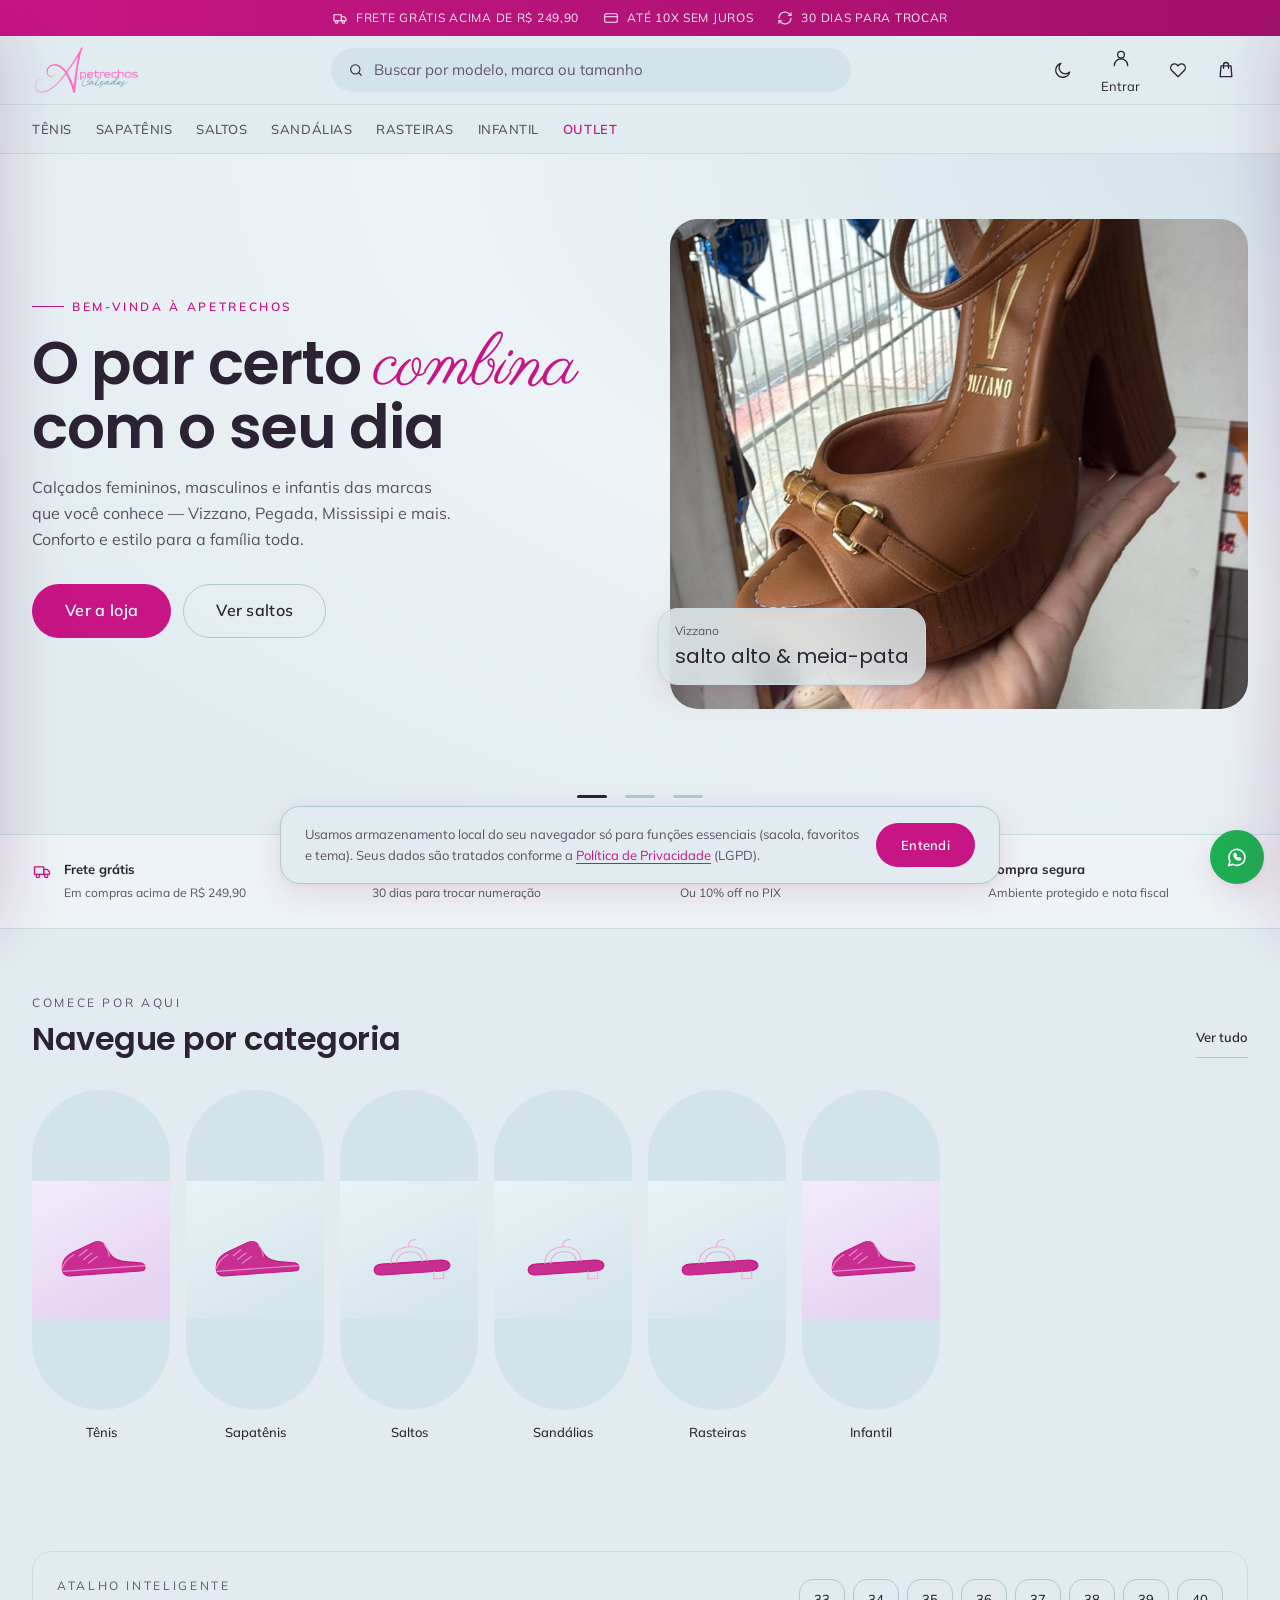
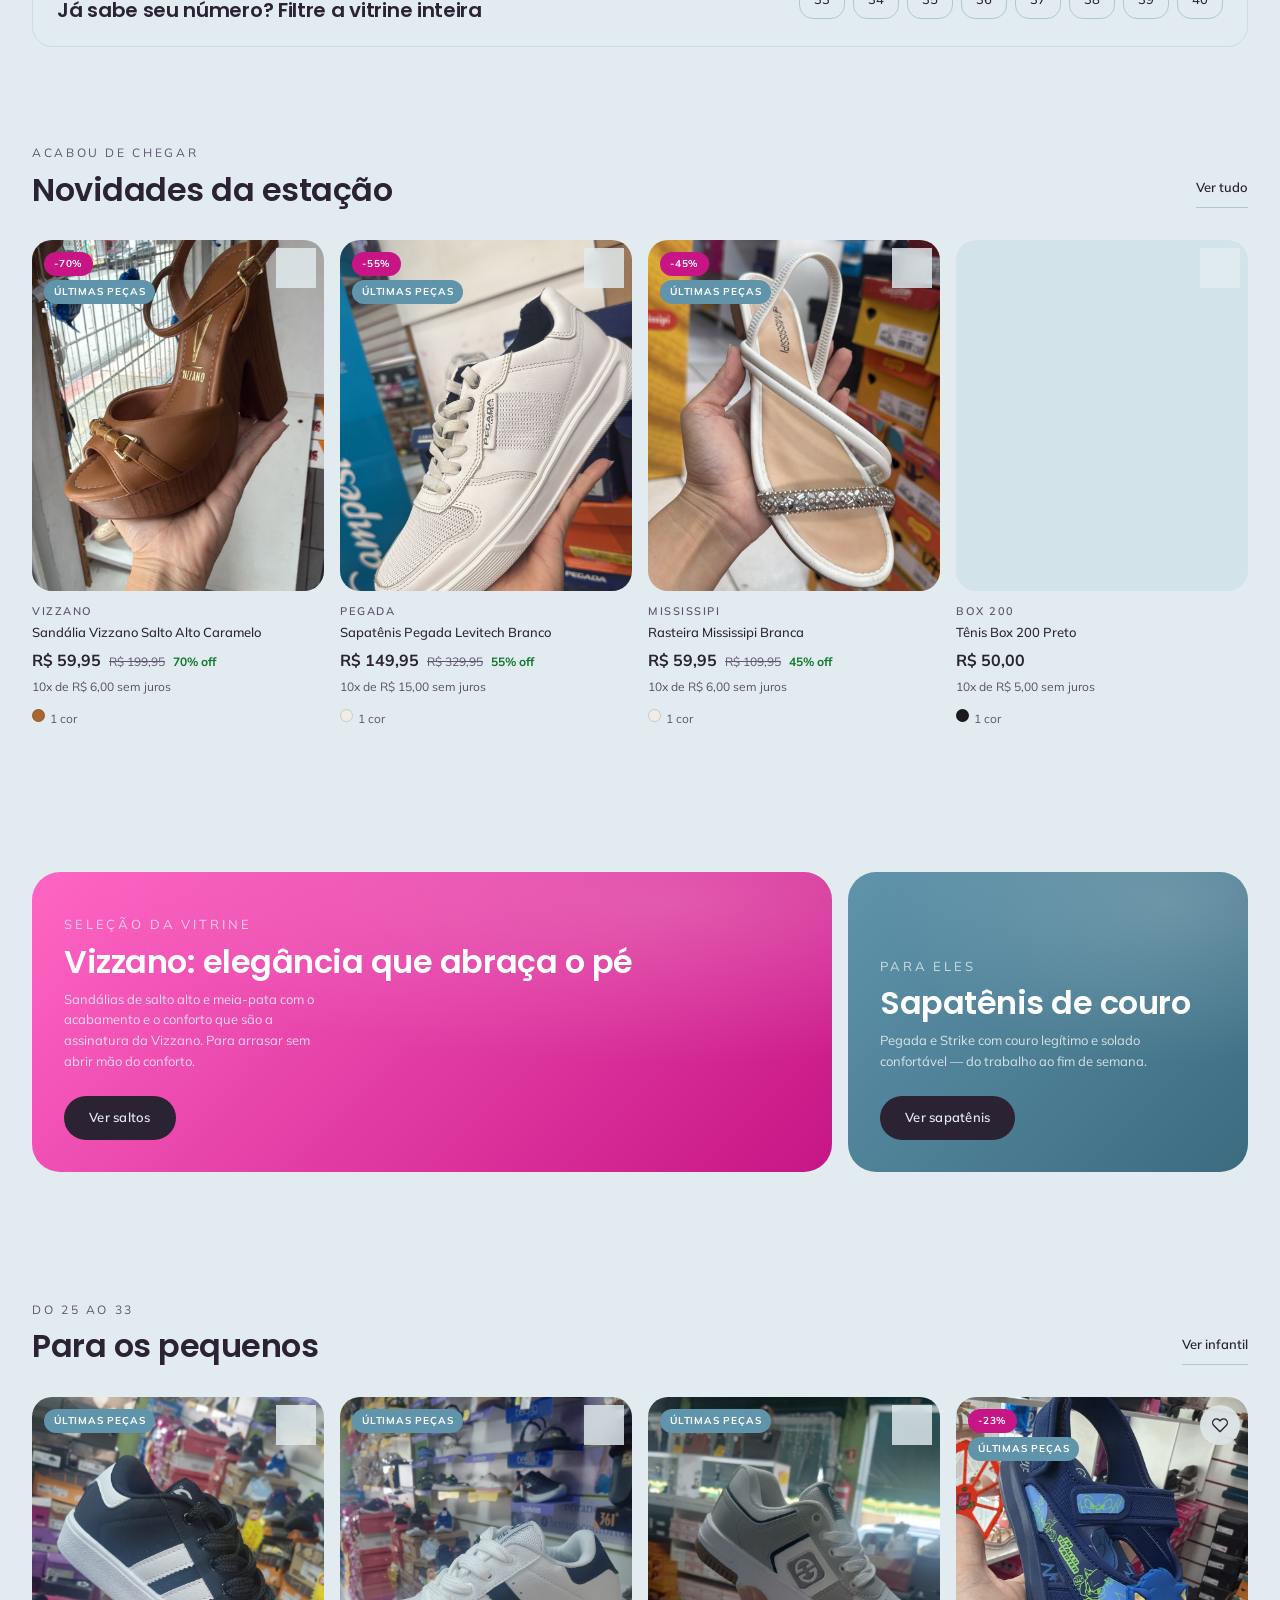
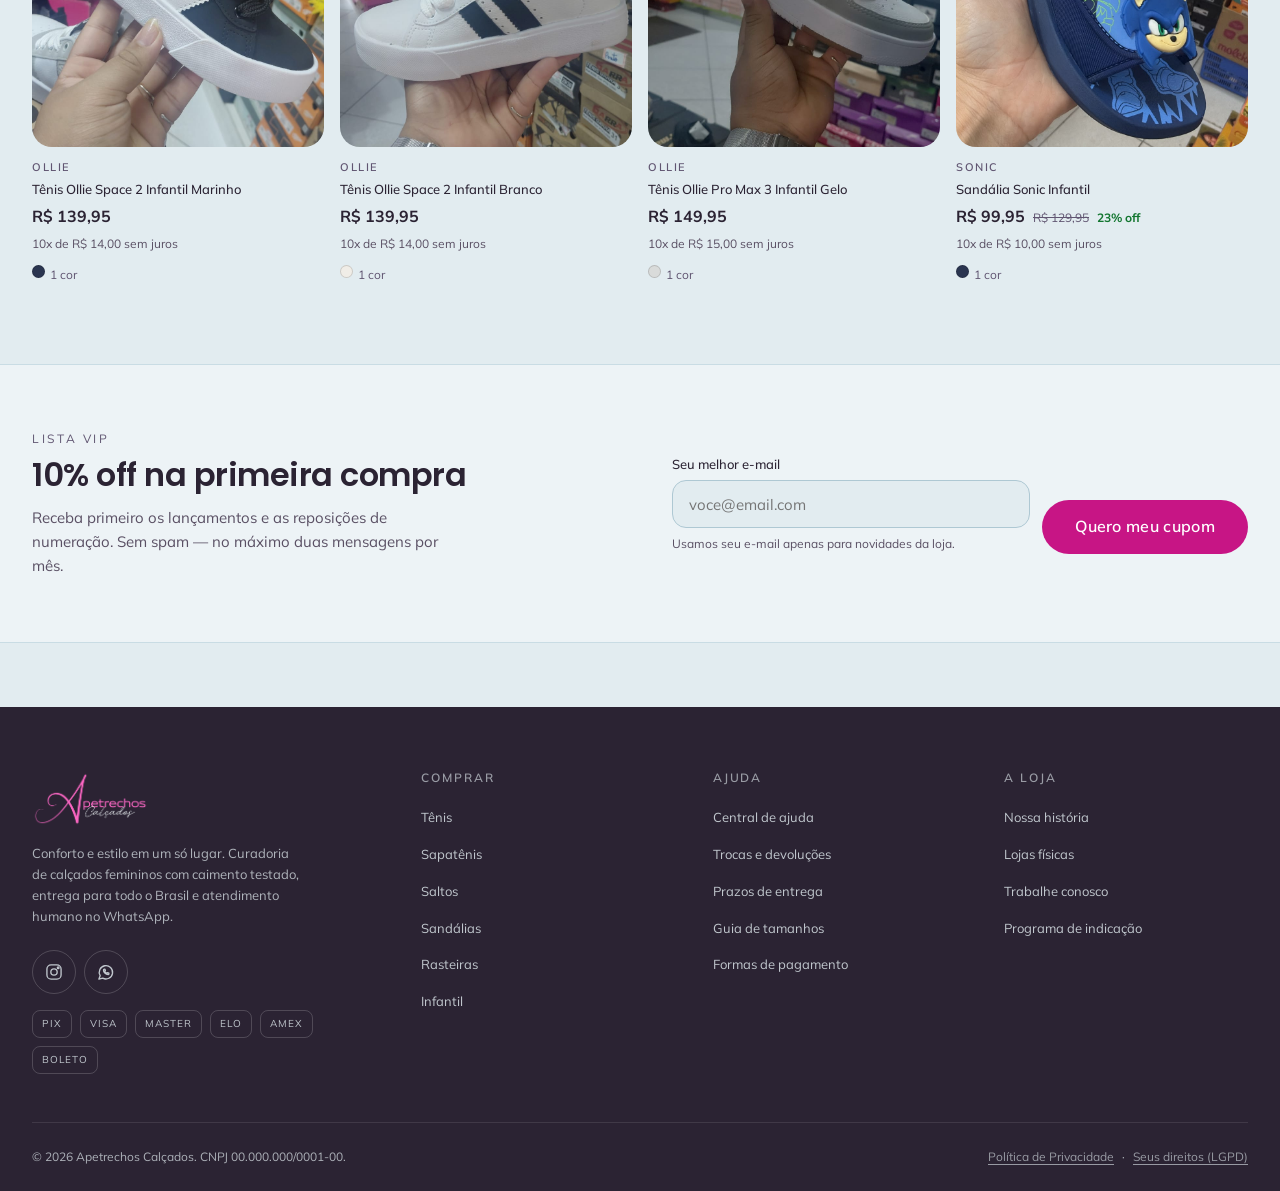
==== commit 4f9541e4: "Catálogo real: 17 produtos com fotos, preços e promoções reais - Substitui os produtos fictícios pel" ====
--- a/index.html
+++ b/index.html
@@ -4,7 +4,7 @@
   <meta charset="UTF-8">
   <meta name="viewport" content="width=device-width, initial-scale=1">
   <title>Apetrechos Calçados — Conforto e estilo em um só lugar</title>
-  <meta name="description" content="Loja online de calçados femininos: tênis, botas, sandálias, sapatilhas e saltos. Frete grátis acima de R$ 249,90 e até 10x sem juros.">
+  <meta name="description" content="Loja online de calçados femininos, masculinos e infantis: tênis, sapatênis, saltos, sandálias e rasteiras das melhores marcas. Frete grátis acima de R$ 249,90 e até 10x sem juros.">
   <meta name="theme-color" content="#FF66C4">
   <link rel="icon" href="assets/img/favicon.png">
   <link rel="preconnect" href="https://fonts.googleapis.com">
@@ -62,7 +62,7 @@
           <p class="section-eyebrow">Acabou de chegar</p>
           <h2 class="section-title">Novidades da estação</h2>
         </div>
-        <a class="section-link" href="categoria.html?tag=novidade">Ver novidades</a>
+        <a class="section-link" href="categoria.html">Ver tudo</a>
       </div>
       <div class="rail" id="rail-new"></div>
     </section>
@@ -73,17 +73,17 @@
         <article class="edit-card">
           <div>
             <p class="section-eyebrow" style="color:rgba(255,255,255,.7)">Seleção da vitrine</p>
-            <h3>O couro que envelhece bonito</h3>
-            <p>Botas e mules em couro legítimo, com solado costurado e forro que respira. Feitas para durar mais de uma estação.</p>
-            <a class="btn btn-ink" href="categoria.html?c=botas">Ver botas</a>
+            <h3>Vizzano: elegância que abraça o pé</h3>
+            <p>Sandálias de salto alto e meia-pata com o acabamento e o conforto que são a assinatura da Vizzano. Para arrasar sem abrir mão do conforto.</p>
+            <a class="btn btn-ink" href="categoria.html?c=saltos">Ver saltos</a>
           </div>
         </article>
         <article class="edit-card alt">
           <div>
-            <p class="section-eyebrow" style="color:rgba(255,255,255,.7)">Outlet</p>
-            <h3>Até 40% off</h3>
-            <p>Últimos pares das coleções anteriores.</p>
-            <a class="btn btn-ink" href="categoria.html?sale=1">Aproveitar</a>
+            <p class="section-eyebrow" style="color:rgba(255,255,255,.7)">Para eles</p>
+            <h3>Sapatênis de couro</h3>
+            <p>Pegada e Strike com couro legítimo e solado confortável — do trabalho ao fim de semana.</p>
+            <a class="btn btn-ink" href="categoria.html?c=sapatenis">Ver sapatênis</a>
           </div>
         </article>
       </div>
@@ -93,10 +93,10 @@
     <section class="section container">
       <div class="section-head">
         <div>
-          <p class="section-eyebrow">Escolha das clientes</p>
-          <h2 class="section-title">Os mais vendidos</h2>
+          <p class="section-eyebrow">Do 25 ao 33</p>
+          <h2 class="section-title">Para os pequenos</h2>
         </div>
-        <a class="section-link" href="categoria.html?tag=bestseller">Ver ranking</a>
+        <a class="section-link" href="categoria.html?c=infantil">Ver infantil</a>
       </div>
       <div class="rail" id="rail-best"></div>
     </section>
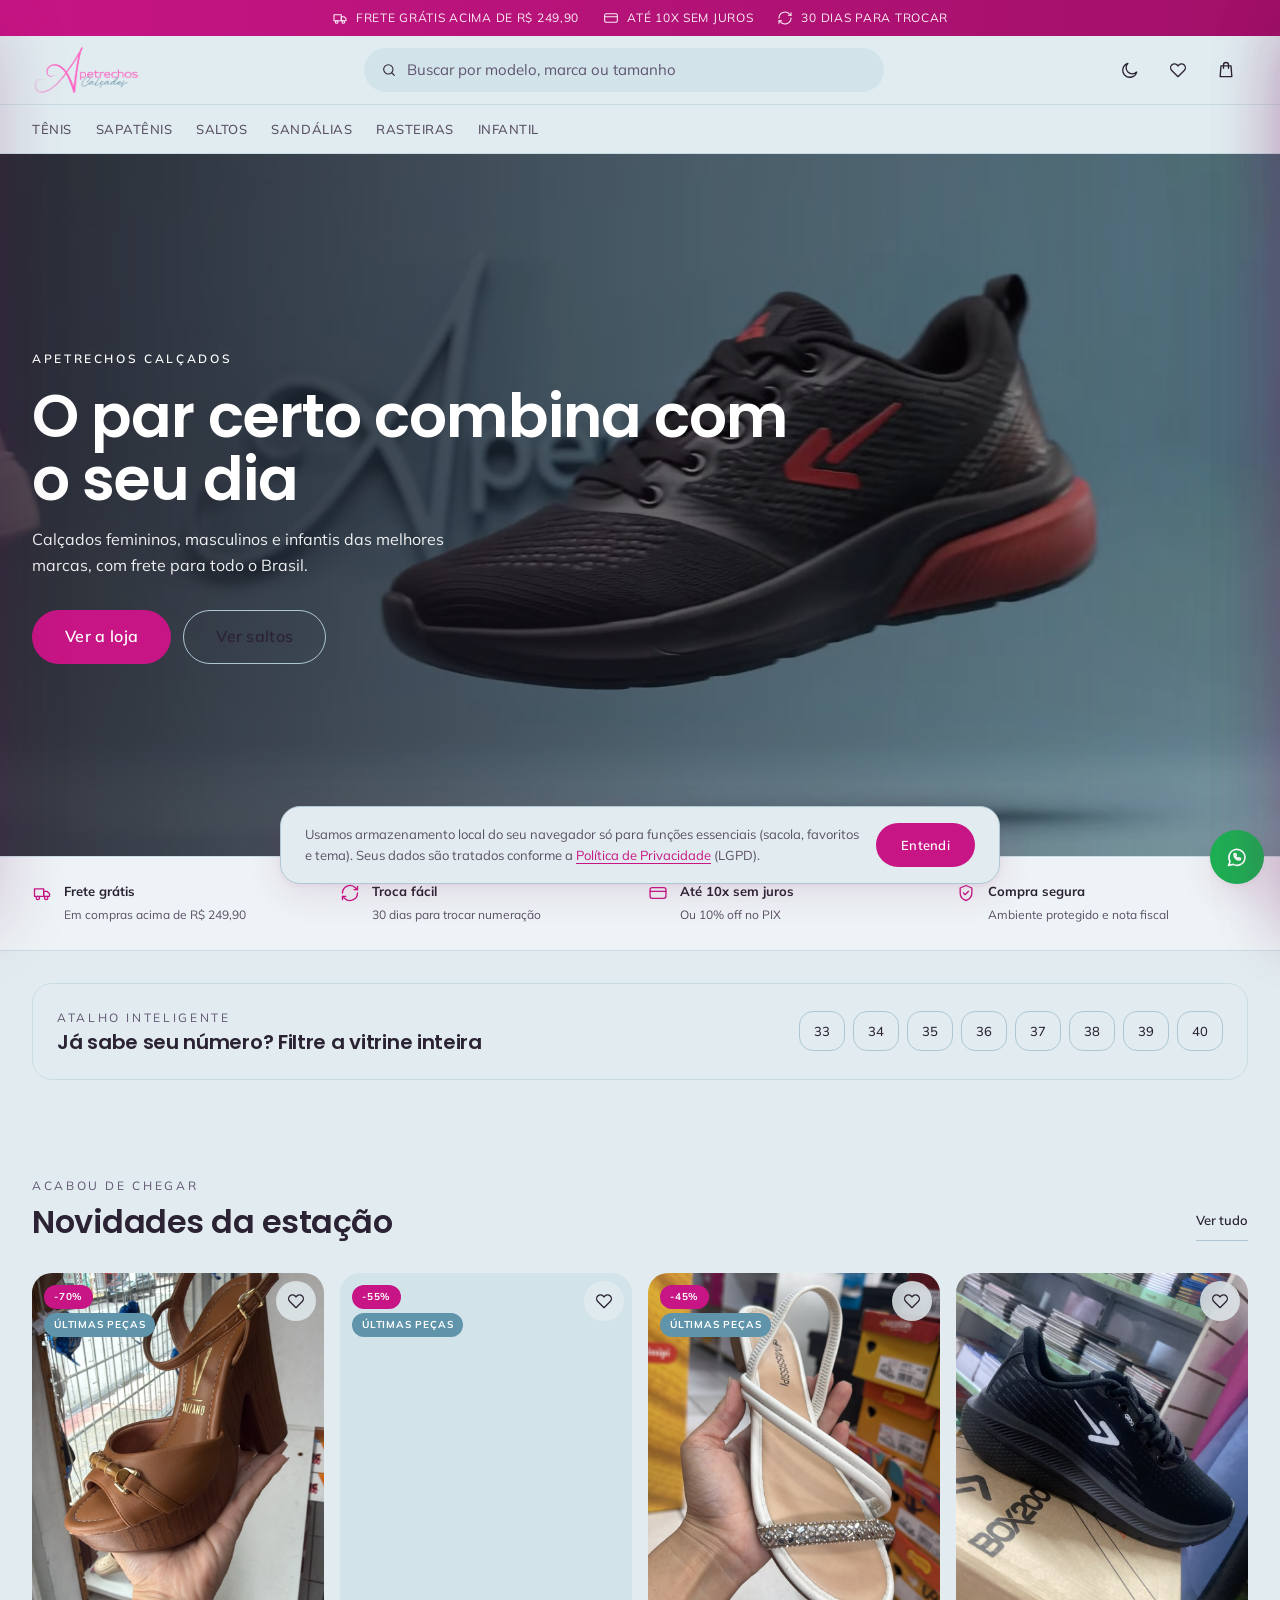
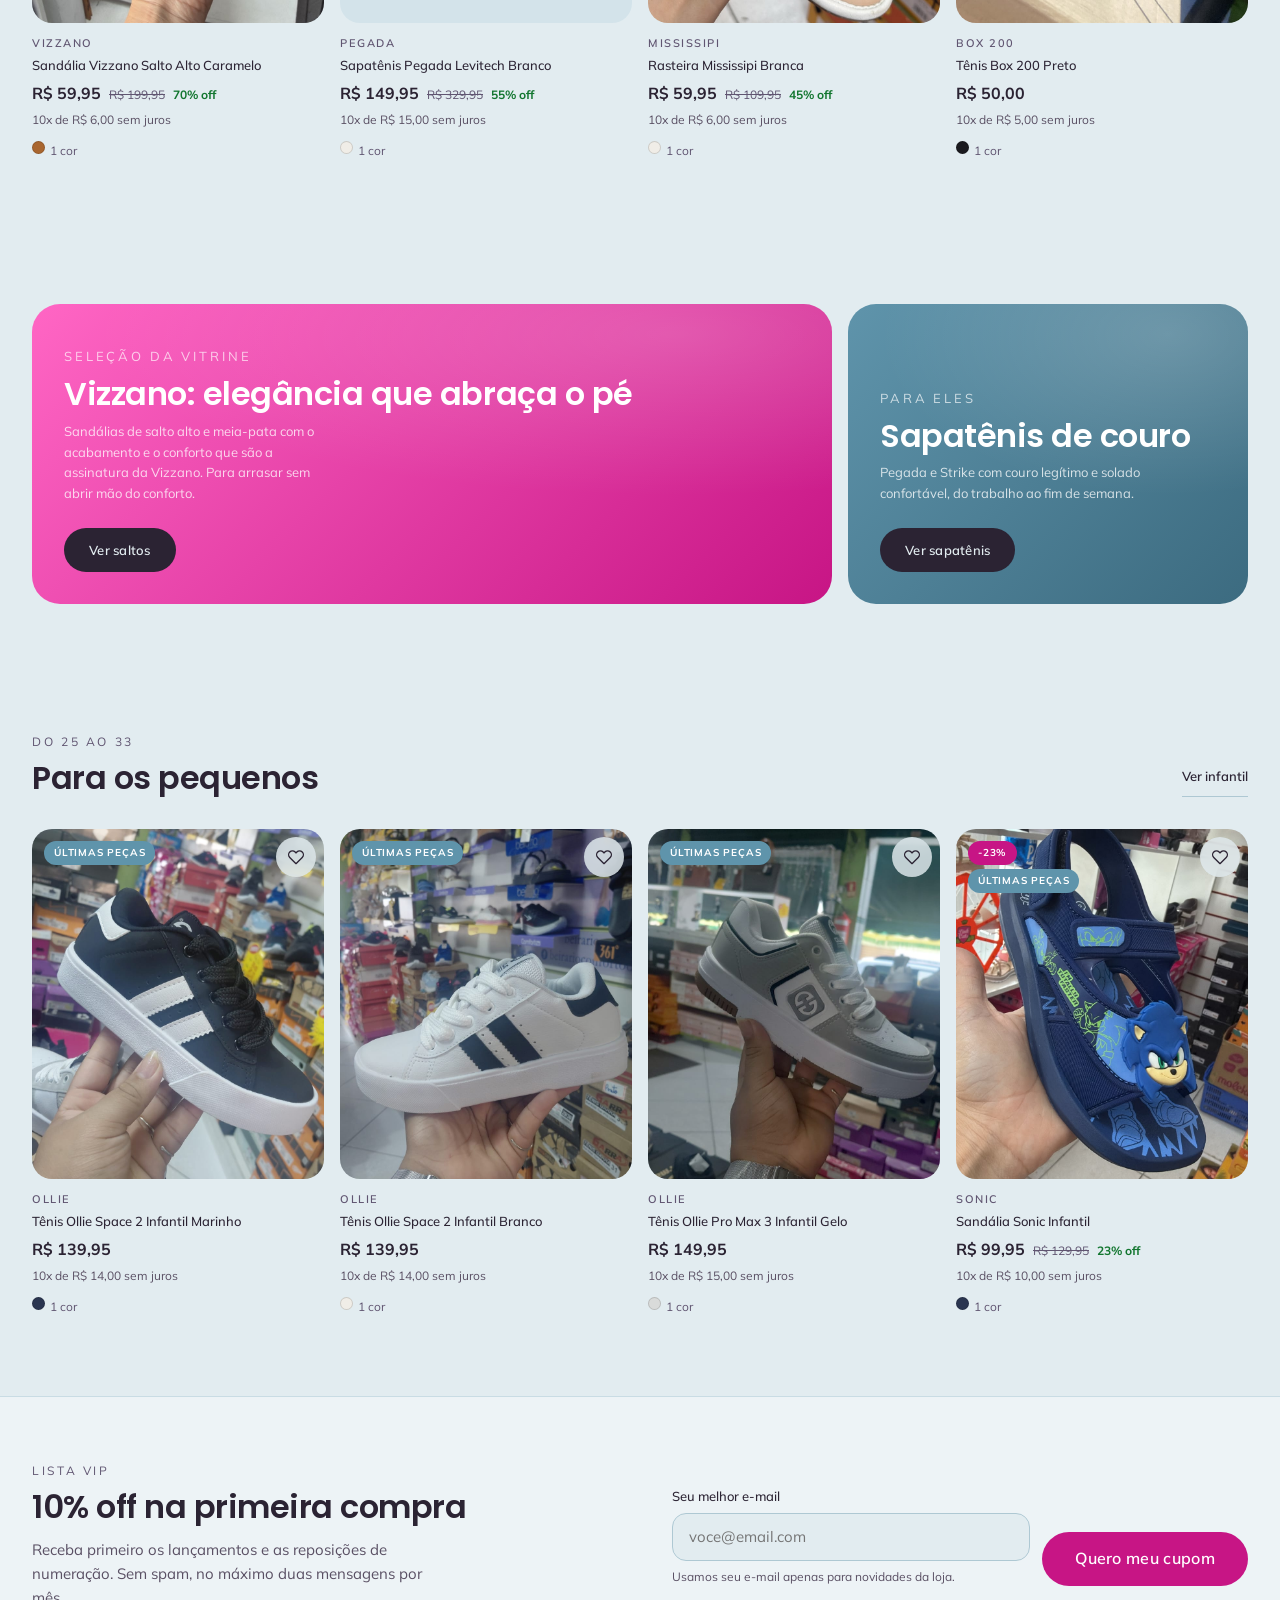
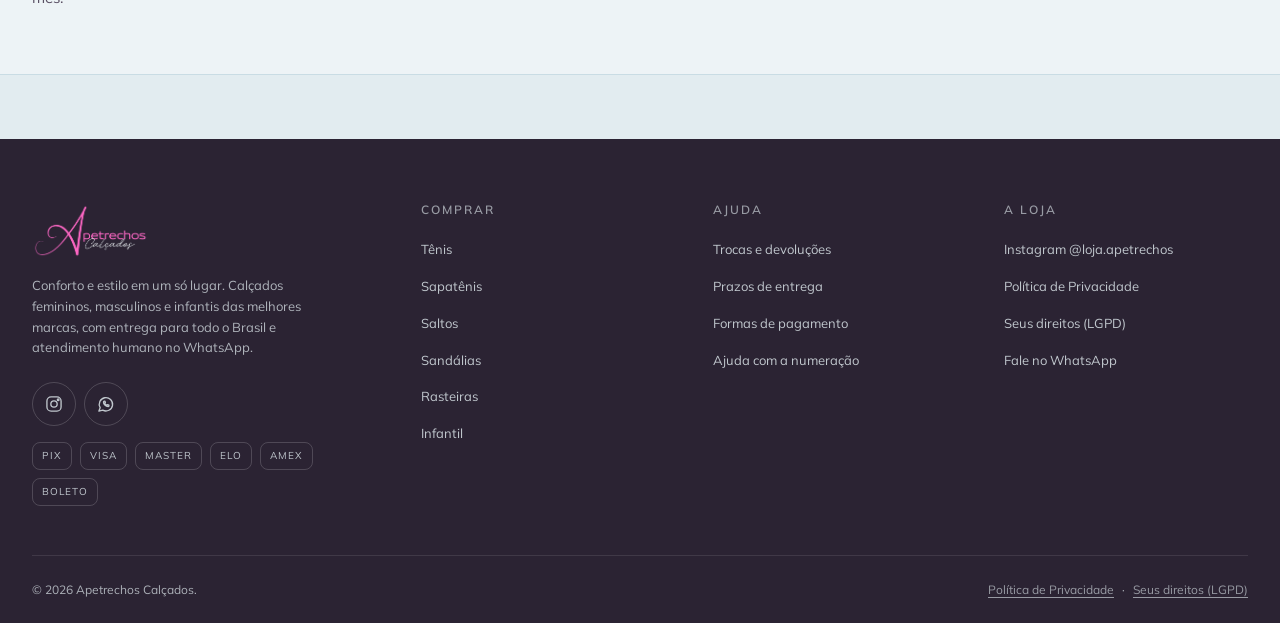
==== commit c3fd3279: "Hero em vídeo, movimento no scroll, sem seção de categorias e sem travessões - Home: substitui o car" ====
--- a/index.html
+++ b/index.html
@@ -3,7 +3,7 @@
 <head>
   <meta charset="UTF-8">
   <meta name="viewport" content="width=device-width, initial-scale=1">
-  <title>Apetrechos Calçados — Conforto e estilo em um só lugar</title>
+  <title>Apetrechos Calçados, Conforto e estilo em um só lugar</title>
   <meta name="description" content="Loja online de calçados femininos, masculinos e infantis: tênis, sapatênis, saltos, sandálias e rasteiras das melhores marcas. Frete grátis acima de R$ 249,90 e até 10x sem juros.">
   <meta name="theme-color" content="#FF66C4">
   <link rel="icon" href="assets/img/favicon.png">
@@ -17,12 +17,21 @@
   <div id="header"></div>
 
   <main id="main">
-    <!-- Hero ------------------------------------------------------------->
-    <section class="hero" aria-label="Destaques da coleção">
-      <div class="container">
-        <div class="hero-slides" id="hero-slides"></div>
+    <!-- Hero (vídeo) ----------------------------------------------------->
+    <section class="hero-video" aria-label="Apetrechos Calçados">
+      <video class="hero-video-media" autoplay muted loop playsinline preload="auto" aria-hidden="true">
+        <source src="assets/video/hero-apetrechos.webm" type="video/webm">
+      </video>
+      <div class="hero-video-scrim"></div>
+      <div class="container hero-video-content">
+        <p class="hero-eyebrow">Apetrechos Calçados</p>
+        <h1 class="hero-title">O par certo combina com o seu dia</h1>
+        <p class="hero-text">Calçados femininos, masculinos e infantis das melhores marcas, com frete para todo o Brasil.</p>
+        <div class="hero-cta">
+          <a class="btn btn-lg" href="categoria.html">Ver a loja</a>
+          <a class="btn btn-outline btn-lg" href="categoria.html?c=saltos">Ver saltos</a>
+        </div>
       </div>
-      <div class="hero-dots" id="hero-dots" role="tablist" aria-label="Escolher destaque"></div>
     </section>
 
     <!-- Benefícios -------------------------------------------------------->
@@ -30,18 +39,6 @@
       <div class="container">
         <div class="benefits-grid" id="benefits"></div>
       </div>
-    </section>
-
-    <!-- Categorias -------------------------------------------------------->
-    <section class="section container">
-      <div class="section-head">
-        <div>
-          <p class="section-eyebrow">Comece por aqui</p>
-          <h2 class="section-title">Navegue por categoria</h2>
-        </div>
-        <a class="section-link" href="categoria.html">Ver tudo</a>
-      </div>
-      <div class="cat-scroller" id="cat-scroller"></div>
     </section>
 
     <!-- Atalho por tamanho ------------------------------------------------->
@@ -82,7 +79,7 @@
           <div>
             <p class="section-eyebrow" style="color:rgba(255,255,255,.7)">Para eles</p>
             <h3>Sapatênis de couro</h3>
-            <p>Pegada e Strike com couro legítimo e solado confortável — do trabalho ao fim de semana.</p>
+            <p>Pegada e Strike com couro legítimo e solado confortável, do trabalho ao fim de semana.</p>
             <a class="btn btn-ink" href="categoria.html?c=sapatenis">Ver sapatênis</a>
           </div>
         </article>
@@ -109,7 +106,7 @@
             <p class="section-eyebrow">Lista vip</p>
             <h2 class="section-title">10% off na primeira compra</h2>
             <p class="text-muted" style="margin-top:12px;max-width:46ch">
-              Receba primeiro os lançamentos e as reposições de numeração. Sem spam — no máximo duas mensagens por mês.
+              Receba primeiro os lançamentos e as reposições de numeração. Sem spam, no máximo duas mensagens por mês.
             </p>
           </div>
           <form class="form-row" id="news-form" novalidate>
--- a/assets/css/styles.css
+++ b/assets/css/styles.css
@@ -406,6 +406,17 @@
 /* ------------------------------------------------------------------ 7. Hero */
 .hero { position: relative; overflow: hidden;
   background: radial-gradient(120% 120% at 100% 0%, var(--surface-2), var(--surface) 55%, var(--bg)); }
+
+/* Hero em vídeo (topo da home) */
+.hero-video { position: relative; overflow: hidden; min-height: 62vh; display: grid; align-items: center; background: var(--surface-2); }
+@media (min-width: 900px) { .hero-video { min-height: 78vh; } }
+.hero-video-media { position: absolute; inset: 0; width: 100%; height: 100%; object-fit: cover; z-index: 0; }
+.hero-video-scrim { position: absolute; inset: 0; z-index: 1;
+  background: linear-gradient(90deg, rgba(24,14,24,.74), rgba(24,14,24,.38) 55%, rgba(24,14,24,.12)); }
+.hero-video-content { position: relative; z-index: 2; padding-block: var(--sp-7); color: #fff; }
+.hero-video-content .hero-eyebrow { color: #fff; opacity: .92; }
+.hero-video-content .hero-title { color: #fff; max-width: 20ch; }
+.hero-video-content .hero-text { color: rgba(255,255,255,.92); }
 .hero-slides { position: relative; }
 .hero-slide {
   display: grid; align-items: center; gap: var(--sp-6);
@@ -418,7 +429,6 @@
   font-size: var(--fs-xs); letter-spacing: .22em; text-transform: uppercase;
   color: var(--primary); font-weight: 600; margin-bottom: var(--sp-4);
 }
-.hero-eyebrow::before { content: ''; width: 32px; height: 1px; background: currentColor; }
 .hero-title { font-size: clamp(2.25rem, 6vw, var(--fs-4xl)); line-height: 1.05; font-weight: 600; }
 /* Palavra de ênfase manuscrita — assinatura da marca (Parisienne) */
 .hero-title em { font-family: var(--font-script); font-style: normal; font-weight: 400;
@@ -524,7 +534,7 @@
   transition: opacity var(--dur) var(--ease), transform var(--dur) var(--ease);
 }
 @media (hover: hover) { .card:hover .card-quick, .card:focus-within .card-quick { opacity: 1; transform: none; } }
-@media (hover: none) { .card-quick { opacity: 1; transform: none; } }
+@media (hover: none) { .card-quick { display: none; } }
 
 .card-body { padding-top: var(--sp-3); display: flex; flex-direction: column; gap: 4px; }
 .card-brand { font-size: 11px; letter-spacing: .14em; text-transform: uppercase; color: var(--fg-subtle); font-weight: 600; }
@@ -768,8 +778,10 @@
 @keyframes toast-out { to { opacity: 0; transform: translateY(8px); } }
 
 /* ------------------------------------------------------------------ 16. Utilitários */
-.reveal { opacity: 0; transform: translateY(16px); }
-.reveal.is-in { opacity: 1; transform: none; transition: opacity var(--dur-slow) var(--ease-out), transform var(--dur-slow) var(--ease-out); }
+.reveal { opacity: 0; transform: translateY(22px);
+  transition: opacity var(--dur-slow) var(--ease-out), transform var(--dur-slow) var(--ease-out);
+  will-change: opacity, transform; }
+.reveal.is-in { opacity: 1; transform: none; }
 .text-muted { color: var(--fg-muted); }
 .divider { height: 1px; background: var(--border); border: 0; margin: 0; }
 .stack-4 > * + * { margin-top: var(--sp-4); }
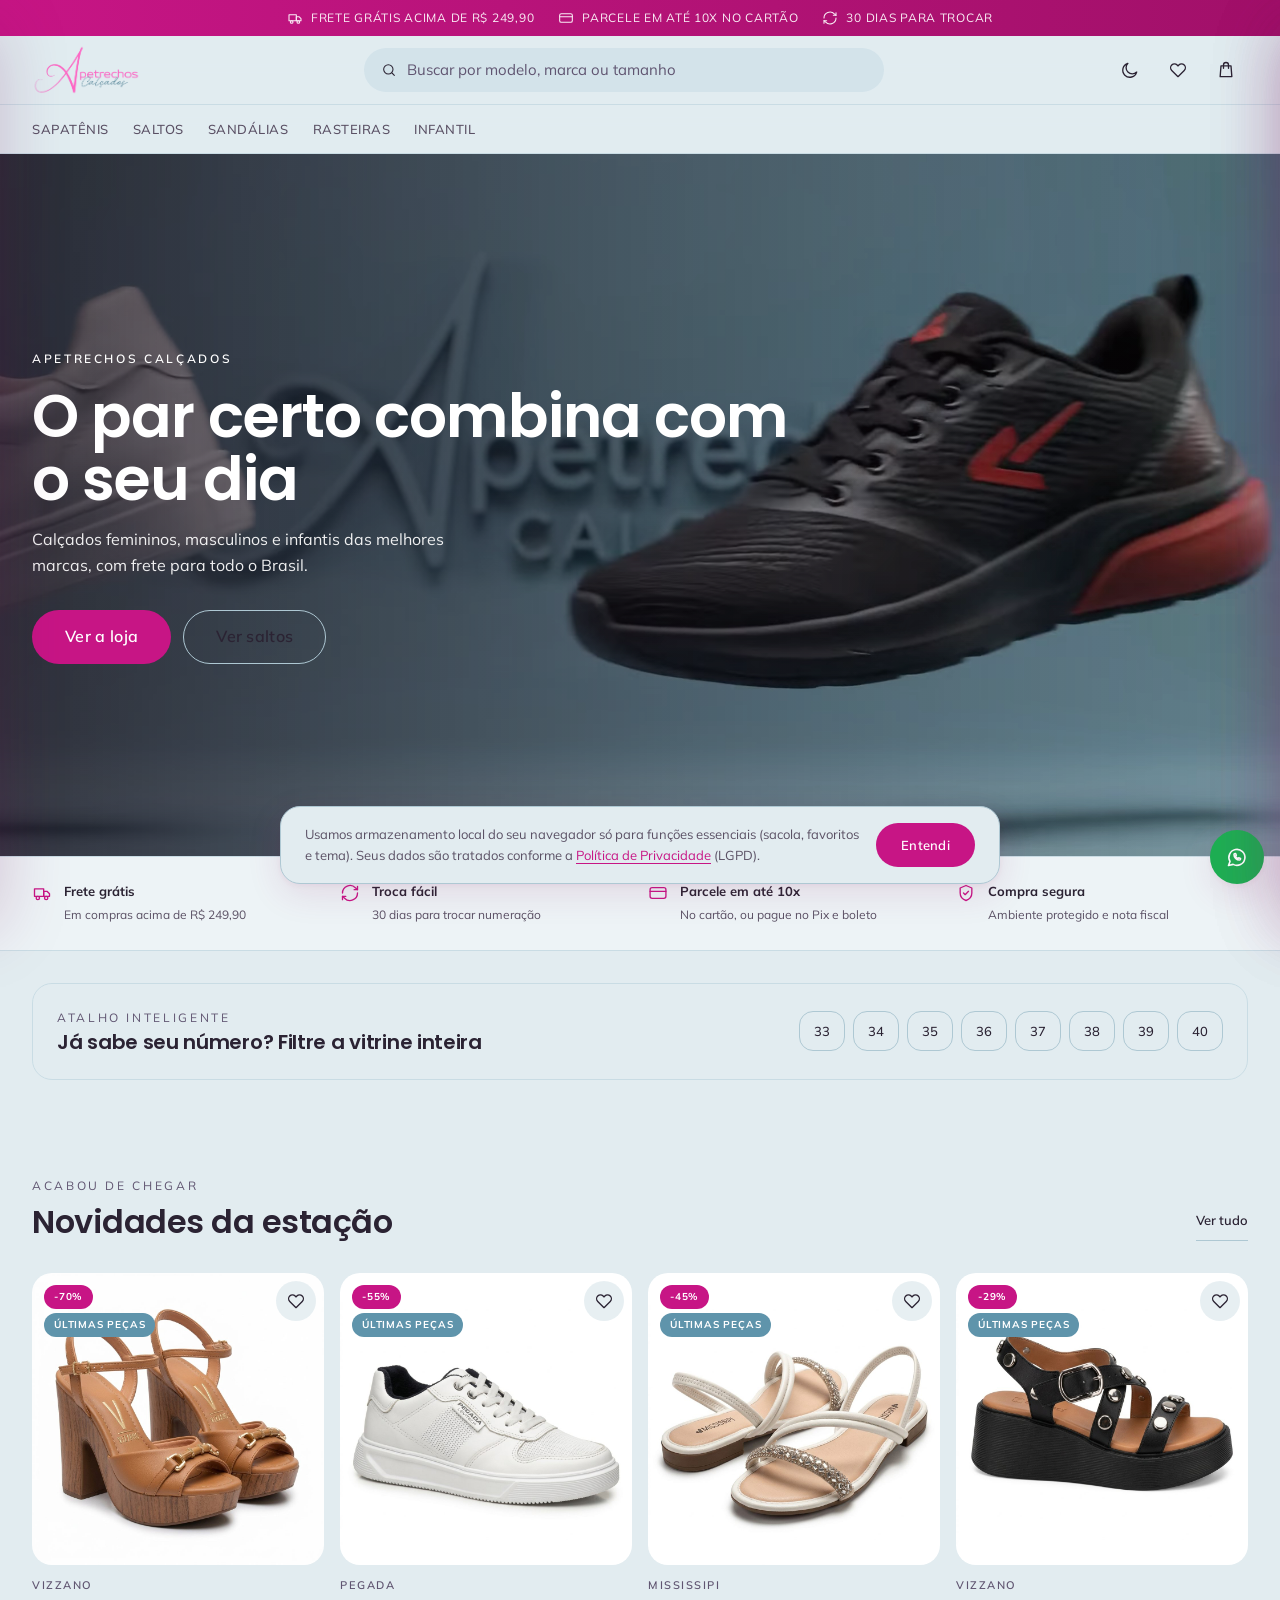
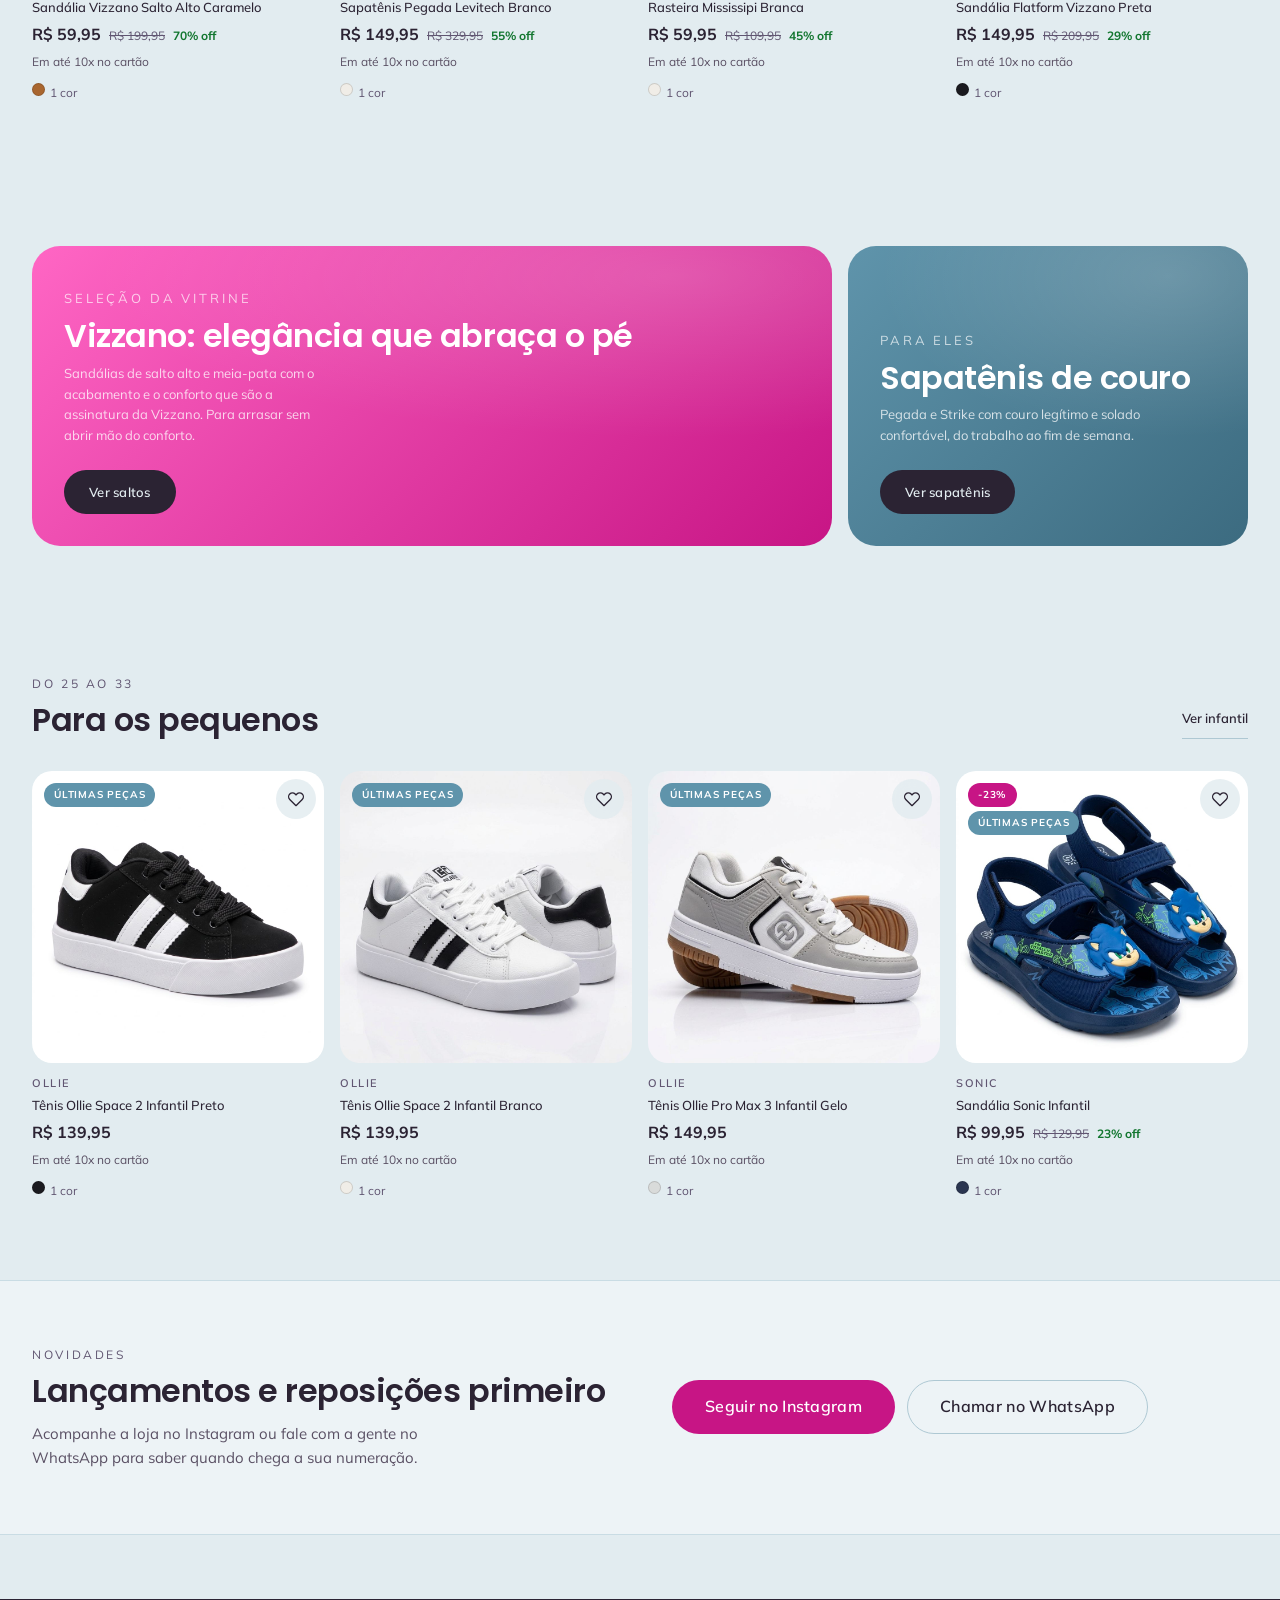
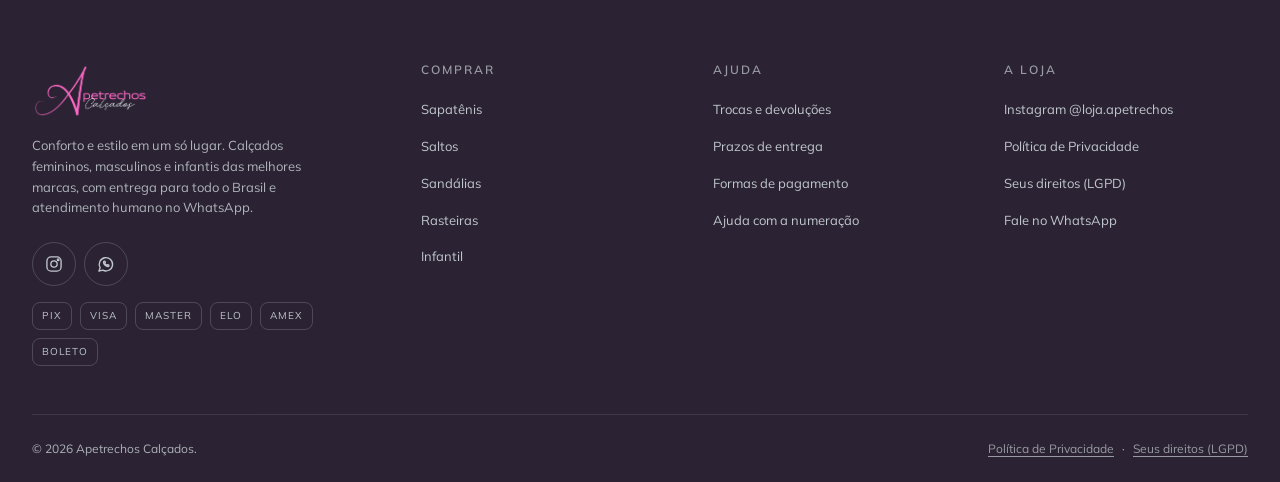
==== commit d138ed3a: "Remove coupons, Pix discount and interest-free claims before going live PagBank charges full price a" ====
--- a/index.html
+++ b/index.html
@@ -4,7 +4,7 @@
   <meta charset="UTF-8">
   <meta name="viewport" content="width=device-width, initial-scale=1">
   <title>Apetrechos Calçados, Conforto e estilo em um só lugar</title>
-  <meta name="description" content="Loja online de calçados femininos, masculinos e infantis: tênis, sapatênis, saltos, sandálias e rasteiras das melhores marcas. Frete grátis acima de R$ 249,90 e até 10x sem juros.">
+  <meta name="description" content="Loja online de calçados femininos, masculinos e infantis: tênis, sapatênis, saltos, sandálias e rasteiras das melhores marcas. Frete grátis acima de R$ 249,90 e parcelamento no cartão.">
   <meta name="theme-color" content="#FF66C4">
   <link rel="icon" href="assets/img/favicon.png">
   <link rel="preconnect" href="https://fonts.googleapis.com">
@@ -103,21 +103,16 @@
       <div class="container">
         <div class="newsletter-inner">
           <div>
-            <p class="section-eyebrow">Lista vip</p>
-            <h2 class="section-title">10% off na primeira compra</h2>
+            <p class="section-eyebrow">Novidades</p>
+            <h2 class="section-title">Lançamentos e reposições primeiro</h2>
             <p class="text-muted" style="margin-top:12px;max-width:46ch">
-              Receba primeiro os lançamentos e as reposições de numeração. Sem spam, no máximo duas mensagens por mês.
+              Acompanhe a loja no Instagram ou fale com a gente no WhatsApp para saber quando chega a sua numeração.
             </p>
           </div>
-          <form class="form-row" id="news-form" novalidate>
-            <div class="field" id="news-field">
-              <label for="news-email">Seu melhor e-mail</label>
-              <input type="email" id="news-email" name="email" placeholder="voce@email.com"
-                     autocomplete="email" aria-describedby="news-hint">
-              <span class="hint" id="news-hint">Usamos seu e-mail apenas para novidades da loja.</span>
-            </div>
-            <button class="btn btn-lg" type="submit">Quero meu cupom</button>
-          </form>
+          <div style="display:flex;gap:12px;flex-wrap:wrap">
+            <a class="btn btn-lg" href="https://www.instagram.com/loja.apetrechos/" target="_blank" rel="noopener">Seguir no Instagram</a>
+            <a class="btn btn-outline btn-lg" href="https://wa.me/5527992968656?text=Ol%C3%A1!%20Quero%20receber%20novidades%20da%20Apetrechos." target="_blank" rel="noopener">Chamar no WhatsApp</a>
+          </div>
         </div>
       </div>
     </section>
--- a/assets/css/styles.css
+++ b/assets/css/styles.css
@@ -289,7 +289,7 @@
   padding: var(--sp-2); border-radius: var(--r-md); width: 100%; text-align: left;
 }
 .search-row:hover, .search-row:focus-visible { background: var(--surface-2); }
-.search-row img { width: 44px; height: 52px; object-fit: cover; border-radius: var(--r-sm); }
+.search-row img { width: 48px; height: 48px; object-fit: cover; border-radius: var(--r-sm); }
 .search-row .sr-name { font-size: var(--fs-sm); font-weight: 500; }
 .search-row .sr-meta { font-size: var(--fs-xs); color: var(--fg-muted); }
 .search-empty { padding: var(--sp-4); font-size: var(--fs-sm); color: var(--fg-muted); text-align: center; }
@@ -367,7 +367,7 @@
 
 /* ------------------------------------------------------------------ 6. Sacola */
 .cart-line { display: grid; grid-template-columns: 76px 1fr; gap: var(--sp-4); padding: var(--sp-4) 0; border-bottom: 1px solid var(--border); }
-.cart-line img { width: 76px; height: 92px; object-fit: cover; border-radius: var(--r-md); background: var(--surface-2); }
+.cart-line img { width: 84px; height: 84px; object-fit: cover; border-radius: var(--r-md); background: var(--surface-2); }
 .cart-line-brand { font-size: var(--fs-xs); letter-spacing: .1em; text-transform: uppercase; color: var(--fg-subtle); }
 .cart-line-name { font-size: var(--fs-sm); font-weight: 500; margin-top: 2px; }
 .cart-line-meta { font-size: var(--fs-xs); color: var(--fg-muted); margin-top: var(--sp-1); }
@@ -498,7 +498,7 @@
 
 .card { position: relative; display: flex; flex-direction: column; }
 .card-media {
-  position: relative; display: block; aspect-ratio: 5 / 6;
+  position: relative; display: block; aspect-ratio: 1 / 1;
   border-radius: var(--r-lg); overflow: hidden; background: var(--surface-2);
 }
 .card-media img { width: 100%; height: 100%; object-fit: cover; transition: opacity var(--dur-slow) var(--ease), transform var(--dur-slow) var(--ease); }
@@ -588,6 +588,18 @@
 .form-row { display: grid; gap: var(--sp-3); grid-template-columns: 1fr; }
 @media (min-width: 560px) { .form-row { grid-template-columns: 1fr auto; align-items: end; } }
 
+/* Dados de entrega (sacola) */
+.addr-form { border: 0; padding: 0; margin: var(--sp-4) 0 0; min-width: 0; }
+.addr-form legend { padding: 0; margin-bottom: var(--sp-3); }
+.addr-grid { display: grid; grid-template-columns: repeat(6, minmax(0, 1fr)); gap: var(--sp-3); }
+.addr-grid .field { min-width: 0; }
+.addr-grid .field input { width: 100%; min-width: 0; font-size: 16px; } /* 16px evita zoom no iPhone */
+.addr-grid .span-6 { grid-column: span 6; }
+.addr-grid .span-4 { grid-column: span 4; }
+.addr-grid .span-2 { grid-column: span 2; }
+.addr-grid .field label .text-muted { font-weight: 400; font-size: var(--fs-xs); }
+.addr-form #addr-error { margin-top: var(--sp-3); }
+
 /* ------------------------------------------------------------------ 11. Rodapé */
 .site-footer { background: var(--fg); color: var(--bg); padding-top: var(--sp-8); margin-top: var(--sp-8); }
 [data-theme='dark'] .site-footer { background: var(--surface); color: var(--fg); }
@@ -689,7 +701,7 @@
 }
 @keyframes shimmer { 100% { transform: translateX(100%); } }
 .sk-card { display: flex; flex-direction: column; gap: var(--sp-2); }
-.sk-card .sk-img { aspect-ratio: 5/6; border-radius: var(--r-lg); }
+.sk-card .sk-img { aspect-ratio: 1/1; border-radius: var(--r-lg); }
 .sk-card .sk-line { height: 12px; }
 .sk-card .sk-line.short { width: 45%; }
 
@@ -701,9 +713,9 @@
 @media (min-width: 640px) { .gallery { grid-template-columns: 78px 1fr; } }
 .gallery-thumbs { display: flex; gap: var(--sp-2); order: 2; overflow-x: auto; }
 @media (min-width: 640px) { .gallery-thumbs { flex-direction: column; order: 0; overflow: visible; } }
-.gallery-thumb { width: 78px; flex: none; aspect-ratio: 5/6; border-radius: var(--r-md); overflow: hidden; border: 1.5px solid transparent; background: var(--surface-2); }
+.gallery-thumb { width: 78px; flex: none; aspect-ratio: 1/1; border-radius: var(--r-md); overflow: hidden; border: 1.5px solid transparent; background: var(--surface-2); }
 .gallery-thumb[aria-current='true'] { border-color: var(--fg); }
-.gallery-main { position: relative; border-radius: var(--r-lg); overflow: hidden; background: var(--surface-2); aspect-ratio: 5/6; }
+.gallery-main { position: relative; border-radius: var(--r-lg); overflow: hidden; background: var(--surface-2); aspect-ratio: 1/1; }
 .gallery-main img { width: 100%; height: 100%; object-fit: cover; transition: transform var(--dur-slow) var(--ease); }
 .gallery-main.zoomed img { transform: scale(1.7); }
 .gallery-zoom-hint { position: absolute; right: var(--sp-3); bottom: var(--sp-3); display: inline-flex; align-items: center; gap: 6px; padding: 6px 12px; border-radius: var(--r-full); background: var(--surface-glass); backdrop-filter: blur(8px); font-size: var(--fs-xs); }
@@ -778,7 +790,7 @@
 @keyframes toast-out { to { opacity: 0; transform: translateY(8px); } }
 
 /* ------------------------------------------------------------------ 16. Utilitários */
-.reveal { opacity: 0; transform: translateY(22px);
+.reveal { opacity: 0; transform: translateY(30px);
   transition: opacity var(--dur-slow) var(--ease-out), transform var(--dur-slow) var(--ease-out);
   will-change: opacity, transform; }
 .reveal.is-in { opacity: 1; transform: none; }
@@ -821,5 +833,11 @@
     animation-duration: .01ms !important; animation-iteration-count: 1 !important;
     transition-duration: .01ms !important; scroll-behavior: auto !important;
   }
-  .reveal { opacity: 1; transform: none; }
-}
+  /* O movimento de scroll é mantido a pedido do lojista, mesmo com "reduzir
+     movimento" — é suave (só translate + fade). Restaura a transição do
+     .reveal que o reset acima zera. */
+  .reveal {
+    transition-duration: var(--dur-slow) !important;
+    transition-property: opacity, transform !important;
+  }
+}
